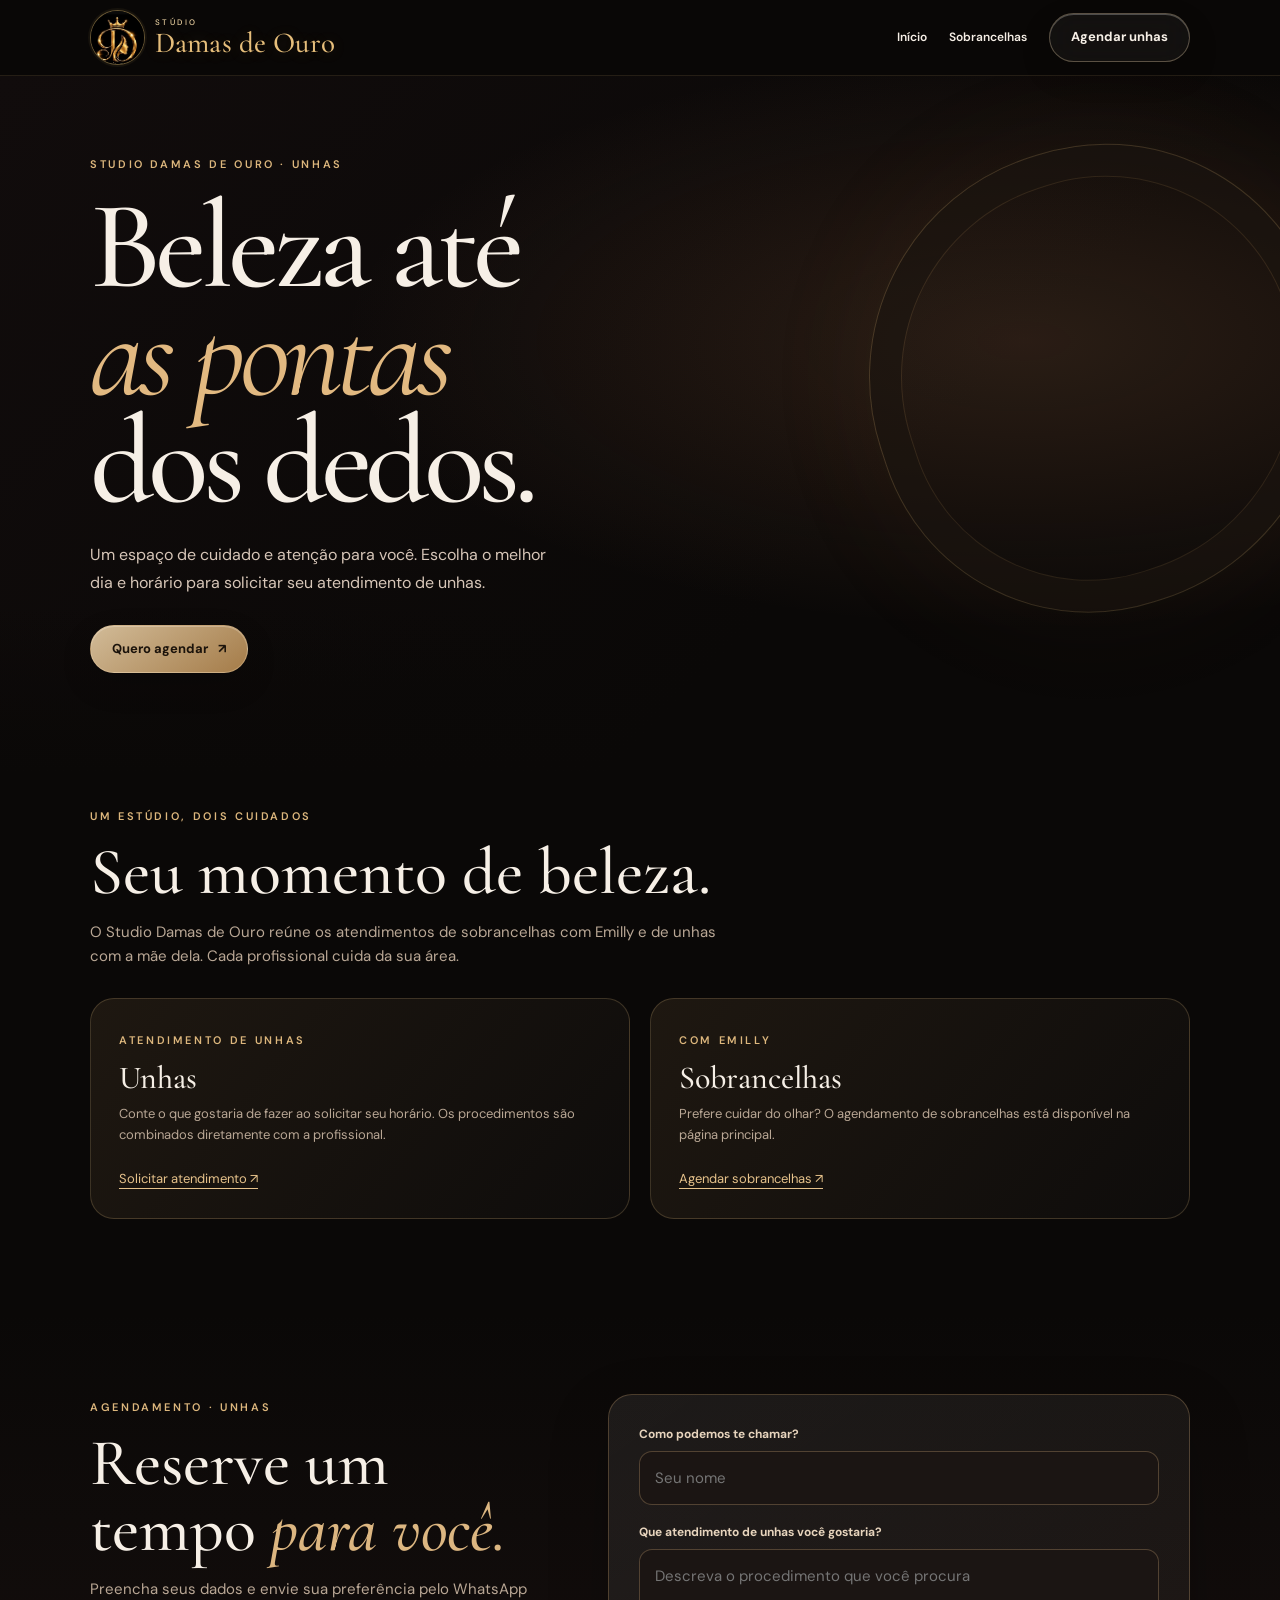
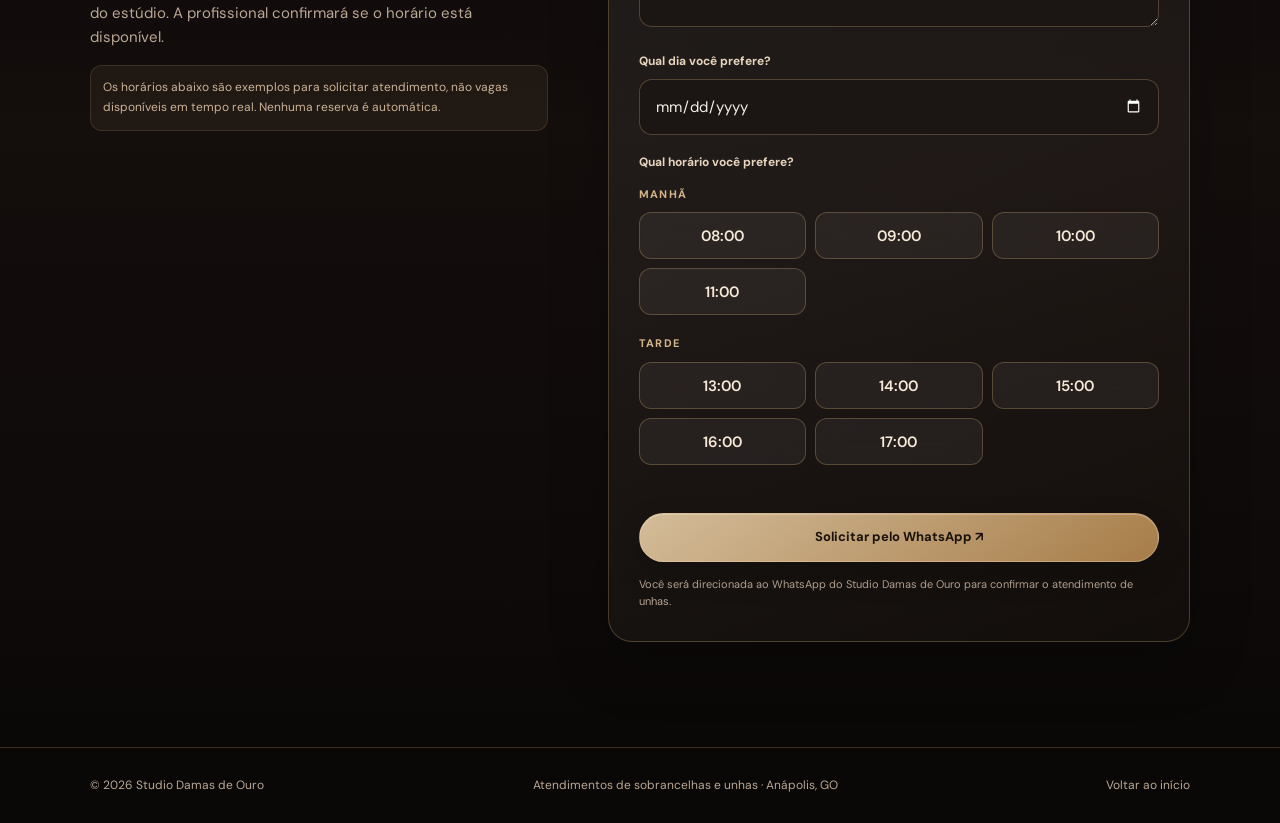
==== unhas.html @ 137a3065 "fix: compartilhar logotipo oficial e identidade do Studio Damas de Ouro na página de unhas" ====
<!doctype html>
<html lang="pt-BR">
<head>
<meta charset="utf-8"><meta name="viewport" content="width=device-width,initial-scale=1,viewport-fit=cover">
<meta name="theme-color" content="#0a0807">
<meta name="description" content="Agende seu atendimento de unhas no Studio Damas de Ouro. Escolha o dia e horário desejados e confirme pelo WhatsApp.">
<title>Unhas | Studio Damas de Ouro</title>
<link rel="preconnect" href="https://fonts.googleapis.com">
<link rel="preconnect" href="https://fonts.gstatic.com" crossorigin>
<link href="https://fonts.googleapis.com/css2?family=DM+Sans:wght@400;500;600;700&family=Cormorant+Garamond:wght@400;500;600;700&display=swap" rel="stylesheet">
<style>
:root{color-scheme:dark;--bg:#0a0807;--gold:#ddb77d;--text:#f6efe6;--muted:#b9a795;--line:rgba(220,183,125,.22)}
*{box-sizing:border-box}html{scroll-behavior:smooth}body{margin:0;background:var(--bg);color:var(--text);font:15px/1.6 'DM Sans',sans-serif;overflow-x:hidden}a{color:inherit;text-decoration:none}button,input,textarea{font:inherit}button{cursor:pointer}
.wrap{width:min(1100px,calc(100% - 40px));margin-inline:auto}.eyebrow{font-size:11px;text-transform:uppercase;letter-spacing:.24em;color:var(--gold);font-weight:600}
.header{position:sticky;top:0;z-index:50;border-bottom:1px solid rgba(220,183,125,.13);background:rgba(10,8,7,.82);backdrop-filter:blur(22px)}
.header .wrap{min-height:75px;display:flex;align-items:center;justify-content:space-between;gap:18px}.mark{display:flex;align-items:center;gap:12px;min-width:0}.seal{width:48px;height:48px;flex:0 0 48px;display:grid;place-items:center;border:1px solid rgba(228,188,118,.45);border-radius:50%;font:italic 31px/1 Georgia,serif;color:#d8ad70;box-shadow:inset 0 0 18px rgba(220,174,106,.09)}.mark-name{display:flex;flex-direction:column;line-height:1.03}.mark-name small{font-size:8px;letter-spacing:.27em;color:#d6b78d}.mark-name strong{font:500 27px/1 'Cormorant Garamond',serif;color:#e8c38b;white-space:nowrap}.navigation{display:flex;gap:22px;align-items:center;font-size:12px;font-weight:600}.navigation a:hover{color:var(--gold)}
.btn{display:inline-flex;align-items:center;justify-content:center;gap:10px;border:1px solid rgba(241,218,177,.32);padding:13px 21px;border-radius:999px;background:linear-gradient(145deg,rgba(243,217,176,.86),rgba(192,144,84,.85));color:#1b130b;font-size:13px;font-weight:700;box-shadow:inset 0 1px rgba(255,255,255,.25),0 12px 30px rgba(0,0,0,.17);backdrop-filter:blur(16px);transition:transform .2s}.btn:hover{transform:translateY(-2px)}.btn.alt{color:var(--text);background:rgba(255,255,255,.045)}.btn:focus-visible,.slot:focus-visible{outline:2px solid #ead0a3;outline-offset:3px}
.hero{min-height:500px;position:relative;isolation:isolate;display:grid;align-items:center;overflow:hidden;background:radial-gradient(ellipse at 80% 38%,rgba(171,112,74,.2),transparent 47%),linear-gradient(135deg,#110c0c,#0a0807 66%)}.hero:before{content:"";position:absolute;right:max(-4vw,-70px);top:10%;width:min(43vw,460px);aspect-ratio:1;border:1px solid rgba(230,188,122,.2);border-radius:51% 49% 53% 47%;transform:rotate(-18deg);box-shadow:inset 0 0 0 31px rgba(11,8,7,.6),inset 0 0 0 32px rgba(227,178,111,.12),0 0 130px rgba(184,125,66,.06);z-index:-1}.hero:after{content:"";position:absolute;bottom:0;left:0;right:0;height:170px;background:linear-gradient(transparent,var(--bg));pointer-events:none}
.hero-content{position:relative;z-index:1;padding:75px 0 100px;max-width:660px}.hero h1{font:500 clamp(66px,10vw,125px)/.86 'Cormorant Garamond',Georgia,serif;letter-spacing:-.045em;margin:18px 0 25px}.hero h1 em{font-weight:400;color:#e2b981}.hero p{max-width:480px;color:#d7c6b8;font-size:16px;line-height:1.75;margin:0 0 28px}
.services{padding:30px 0 95px;position:relative}.services h2,.booking h2{font:500 clamp(40px,5.3vw,66px)/1 'Cormorant Garamond',serif;margin:12px 0 15px}.services p,.booking-intro{color:var(--muted);max-width:650px}.split{display:grid;grid-template-columns:1fr 1fr;gap:20px;margin-top:30px}.service-card{border:1px solid var(--line);border-radius:24px;padding:28px;min-height:188px;background:linear-gradient(130deg,rgba(224,176,113,.095),rgba(255,255,255,.019));transition:border-color .2s,transform .2s}.service-card:hover{transform:translateY(-3px);border-color:rgba(228,188,122,.56)}.service-card h3{font:500 32px/1.1 'Cormorant Garamond',serif;margin:9px 0}.service-card p{font-size:13px;margin:0 0 20px}.service-card a{font-size:13px;color:#e6c28b;text-decoration:underline;text-underline-offset:5px}
.booking{padding:80px 0 105px;background:linear-gradient(180deg,#0a0807,#140e0d 40%,#0a0807)}.booking-layout{display:grid;grid-template-columns:.88fr 1.12fr;gap:60px;align-items:start}.booking-panel{border:1px solid rgba(226,183,123,.26);border-radius:24px;background:linear-gradient(145deg,rgba(255,255,255,.07),rgba(245,184,113,.03));padding:30px;box-shadow:0 22px 60px rgba(0,0,0,.22)}.booking-panel label{display:block;color:#e7d4bd;font-size:12px;font-weight:700;margin:0 0 7px}.field{width:100%;border:1px solid rgba(222,182,128,.28);border-radius:13px;color:var(--text);background:#1b1513;padding:14px 15px;outline:none;min-height:49px}.field:focus{border-color:#d5ab78}.form-group{margin-bottom:18px}.time-grid{display:grid;grid-template-columns:repeat(3,minmax(0,1fr));gap:9px;margin:9px 0 20px}.period{display:block;font-size:11px;font-weight:700;letter-spacing:.13em;color:#d6b589;text-transform:uppercase;margin:14px 0 7px}.slot{border:1px solid rgba(226,183,123,.28);border-radius:12px;min-height:47px;color:#f7ead8;background:rgba(255,255,255,.055);backdrop-filter:blur(12px);font-weight:600;font-variant-numeric:tabular-nums}.slot[aria-pressed="true"]{color:#1b130c;background:linear-gradient(120deg,#d6ab72,#f1d6a9);border-color:#ebc997}.note{font-size:12px;color:#cbb296;line-height:1.65;background:rgba(213,166,106,.07);border:1px solid rgba(213,166,106,.17);padding:12px;border-radius:12px;margin:16px 0 22px}.submit{width:100%}.feedback{font-size:12px;color:#f0b7a5;min-height:20px;margin:8px 0}
.footer{padding:28px 0;border-top:1px solid var(--line);font-size:12px;color:var(--muted)}.footer .wrap{display:flex;justify-content:space-between;gap:12px;flex-wrap:wrap}
@media(max-width:750px){.navigation{gap:13px}.navigation .secondary{display:none}.wrap{width:min(100% - 30px,1100px)}.header .wrap{min-height:66px}.mark-name strong{font-size:23px}.seal{width:42px;height:42px;flex-basis:42px;font-size:27px}.hero{min-height:430px}.hero-content{padding:70px 0 85px}.hero:before{right:-90px;top:8%;width:290px;opacity:.52}.hero h1{font-size:clamp(70px,16vw,104px)}.hero p{font-size:14px}.split,.booking-layout{grid-template-columns:1fr;gap:18px}.booking{padding:55px 0 80px}.booking-panel{padding:20px}.services{padding:15px 0 65px}}
@media(max-width:390px){.mark-name strong{font-size:20px}.navigation .btn{padding:10px 12px}.seal{width:39px;height:39px;flex-basis:39px}}
@media(prefers-reduced-motion:reduce){html{scroll-behavior:auto}.btn,.service-card{transition:none}}
</style>
<style id="same-studio-brand">
/* Marca compartilhada entre as duas páginas, usando exatamente a imagem da página principal. */
.header .mark{display:inline-flex;align-items:center;justify-content:flex-start;gap:10px;min-width:0}
.header .mark .brand-emblem{display:block;position:relative;flex:0 0 55px;width:55px;height:55px;overflow:hidden;border-radius:50%;background:#050505;border:1px solid rgba(220,181,106,.45);box-shadow:0 0 0 2px rgba(220,181,106,.06)}
.header .mark .brand-emblem img{position:absolute;display:block;width:228%;height:auto;max-width:none;min-height:0;left:50%;top:0;transform:translateX(-50%);border:0;filter:none}
.header .mark-name small{font:500 8px/1.4 'DM Sans',sans-serif;letter-spacing:.31em;color:#e8cf9f}
.header .mark-name strong{font:500 clamp(22px,2.4vw,29px)/1.02 'Cormorant Garamond',Georgia,serif;letter-spacing:.005em;color:#e6be7b;text-shadow:0 1px 15px rgba(221,173,91,.17)}
@media(max-width:750px){.header .mark .brand-emblem{flex-basis:47px;width:47px;height:47px}.header .mark{gap:9px}}
@media(max-width:390px){.header .mark .brand-emblem{flex-basis:42px;width:42px;height:42px}.header .mark{gap:7px}.header .mark-name strong{font-size:20px}}
</style></head><body>
<header class="header"><div class="wrap"><a class="mark" href="/" aria-label="Voltar ao início do Studio Damas de Ouro"><span class="brand-emblem" aria-hidden="true"><img src="[data-uri]" alt="Logotipo Studio Damas de Ouro" /></span><span class="mark-name"><small>STÚDIO</small><strong>Damas de Ouro</strong></span></a><nav class="navigation" aria-label="Navegação"><a class="secondary" href="/">Início</a><a class="secondary" href="/#agendamento">Sobrancelhas</a><a class="btn alt" href="#agendamento">Agendar unhas</a></nav></div></header>
<main>
<section class="hero"><div class="wrap"><div class="hero-content"><span class="eyebrow">Studio Damas de Ouro · Unhas</span><h1>Beleza até<br><em>as pontas</em><br>dos dedos.</h1><p>Um espaço de cuidado e atenção para você. Escolha o melhor dia e horário para solicitar seu atendimento de unhas.</p><a class="btn" href="#agendamento">Quero agendar <span aria-hidden="true">↗</span></a></div></div></section>
<section class="services"><div class="wrap"><span class="eyebrow">Um estúdio, dois cuidados</span><h2>Seu momento de beleza.</h2><p>O Studio Damas de Ouro reúne os atendimentos de sobrancelhas com Emilly e de unhas com a mãe dela. Cada profissional cuida da sua área.</p><div class="split"><article class="service-card"><span class="eyebrow">Atendimento de unhas</span><h3>Unhas</h3><p>Conte o que gostaria de fazer ao solicitar seu horário. Os procedimentos são combinados diretamente com a profissional.</p><a href="#agendamento">Solicitar atendimento ↗</a></article><article class="service-card"><span class="eyebrow">Com Emilly</span><h3>Sobrancelhas</h3><p>Prefere cuidar do olhar? O agendamento de sobrancelhas está disponível na página principal.</p><a href="/#agendamento">Agendar sobrancelhas ↗</a></article></div></div></section>
<section class="booking" id="agendamento"><div class="wrap booking-layout"><div><span class="eyebrow">Agendamento · Unhas</span><h2>Reserve um tempo <em style="color:#dcb681">para você.</em></h2><p class="booking-intro">Preencha seus dados e envie sua preferência pelo WhatsApp do estúdio. A profissional confirmará se o horário está disponível.</p><div class="note">Os horários abaixo são exemplos para solicitar atendimento, não vagas disponíveis em tempo real. Nenhuma reserva é automática.</div></div><form class="booking-panel" id="nailForm" novalidate><div class="form-group"><label for="clientName">Como podemos te chamar?</label><input class="field" id="clientName" name="nome" autocomplete="name" maxlength="80" placeholder="Seu nome" required></div><div class="form-group"><label for="procedure">Que atendimento de unhas você gostaria?</label><textarea class="field" id="procedure" name="procedure" rows="2" maxlength="220" placeholder="Descreva o procedimento que você procura" required></textarea></div><div class="form-group"><label for="date">Qual dia você prefere?</label><input class="field" id="date" name="date" type="date" required></div><label>Qual horário você prefere?</label><span class="period">Manhã</span><div class="time-grid"><button class="slot" type="button" data-time="08:00" aria-pressed="false">08:00</button><button class="slot" type="button" data-time="09:00" aria-pressed="false">09:00</button><button class="slot" type="button" data-time="10:00" aria-pressed="false">10:00</button><button class="slot" type="button" data-time="11:00" aria-pressed="false">11:00</button></div><span class="period">Tarde</span><div class="time-grid"><button class="slot" type="button" data-time="13:00" aria-pressed="false">13:00</button><button class="slot" type="button" data-time="14:00" aria-pressed="false">14:00</button><button class="slot" type="button" data-time="15:00" aria-pressed="false">15:00</button><button class="slot" type="button" data-time="16:00" aria-pressed="false">16:00</button><button class="slot" type="button" data-time="17:00" aria-pressed="false">17:00</button></div><div class="feedback" id="feedback" role="status" aria-live="polite"></div><button class="btn submit" type="submit">Solicitar pelo WhatsApp ↗</button><p style="font-size:11px;color:#b8a493;margin:14px 0 0">Você será direcionada ao WhatsApp do Studio Damas de Ouro para confirmar o atendimento de unhas.</p></form></div></section>
</main><footer class="footer"><div class="wrap"><span>© <span id="year"></span> Studio Damas de Ouro</span><span>Atendimentos de sobrancelhas e unhas · Anápolis, GO</span><a href="/">Voltar ao início</a></div></footer>
<script>
document.getElementById('year').textContent=new Date().getFullYear();
const dateInput=document.getElementById('date');const today=new Date();dateInput.min=[today.getFullYear(),String(today.getMonth()+1).padStart(2,'0'),String(today.getDate()).padStart(2,'0')].join('-');
let chosenTime='';document.querySelectorAll('.slot').forEach(button=>button.addEventListener('click',()=>{document.querySelectorAll('.slot').forEach(b=>b.setAttribute('aria-pressed','false'));button.setAttribute('aria-pressed','true');chosenTime=button.dataset.time;document.getElementById('feedback').textContent=''}));
document.getElementById('nailForm').addEventListener('submit',event=>{event.preventDefault();const name=document.getElementById('clientName').value.trim(),procedure=document.getElementById('procedure').value.trim(),date=dateInput.value,feedback=document.getElementById('feedback');if(!name||!procedure||!date||!chosenTime){feedback.textContent='Preencha o nome, o atendimento desejado, a data e escolha um horário.';return}if(date<dateInput.min){feedback.textContent='Escolha uma data válida a partir de hoje.';return}const [y,m,d]=date.split('-');const msg='Olá! Meu nome é '+name+'. Gostaria de solicitar um atendimento de UNHAS no Studio Damas de Ouro (com a profissional responsável pelas unhas).\n\nAtendimento desejado: '+procedure+'\nData desejada: '+d+'/'+m+'/'+y+'\nHorário desejado: '+chosenTime+'\n\nEste horário está disponível? Aguardo confirmação.';window.open('https://wa.me/5562986490797?text='+encodeURIComponent(msg),'_blank','noopener,noreferrer')});
</script></body></html>
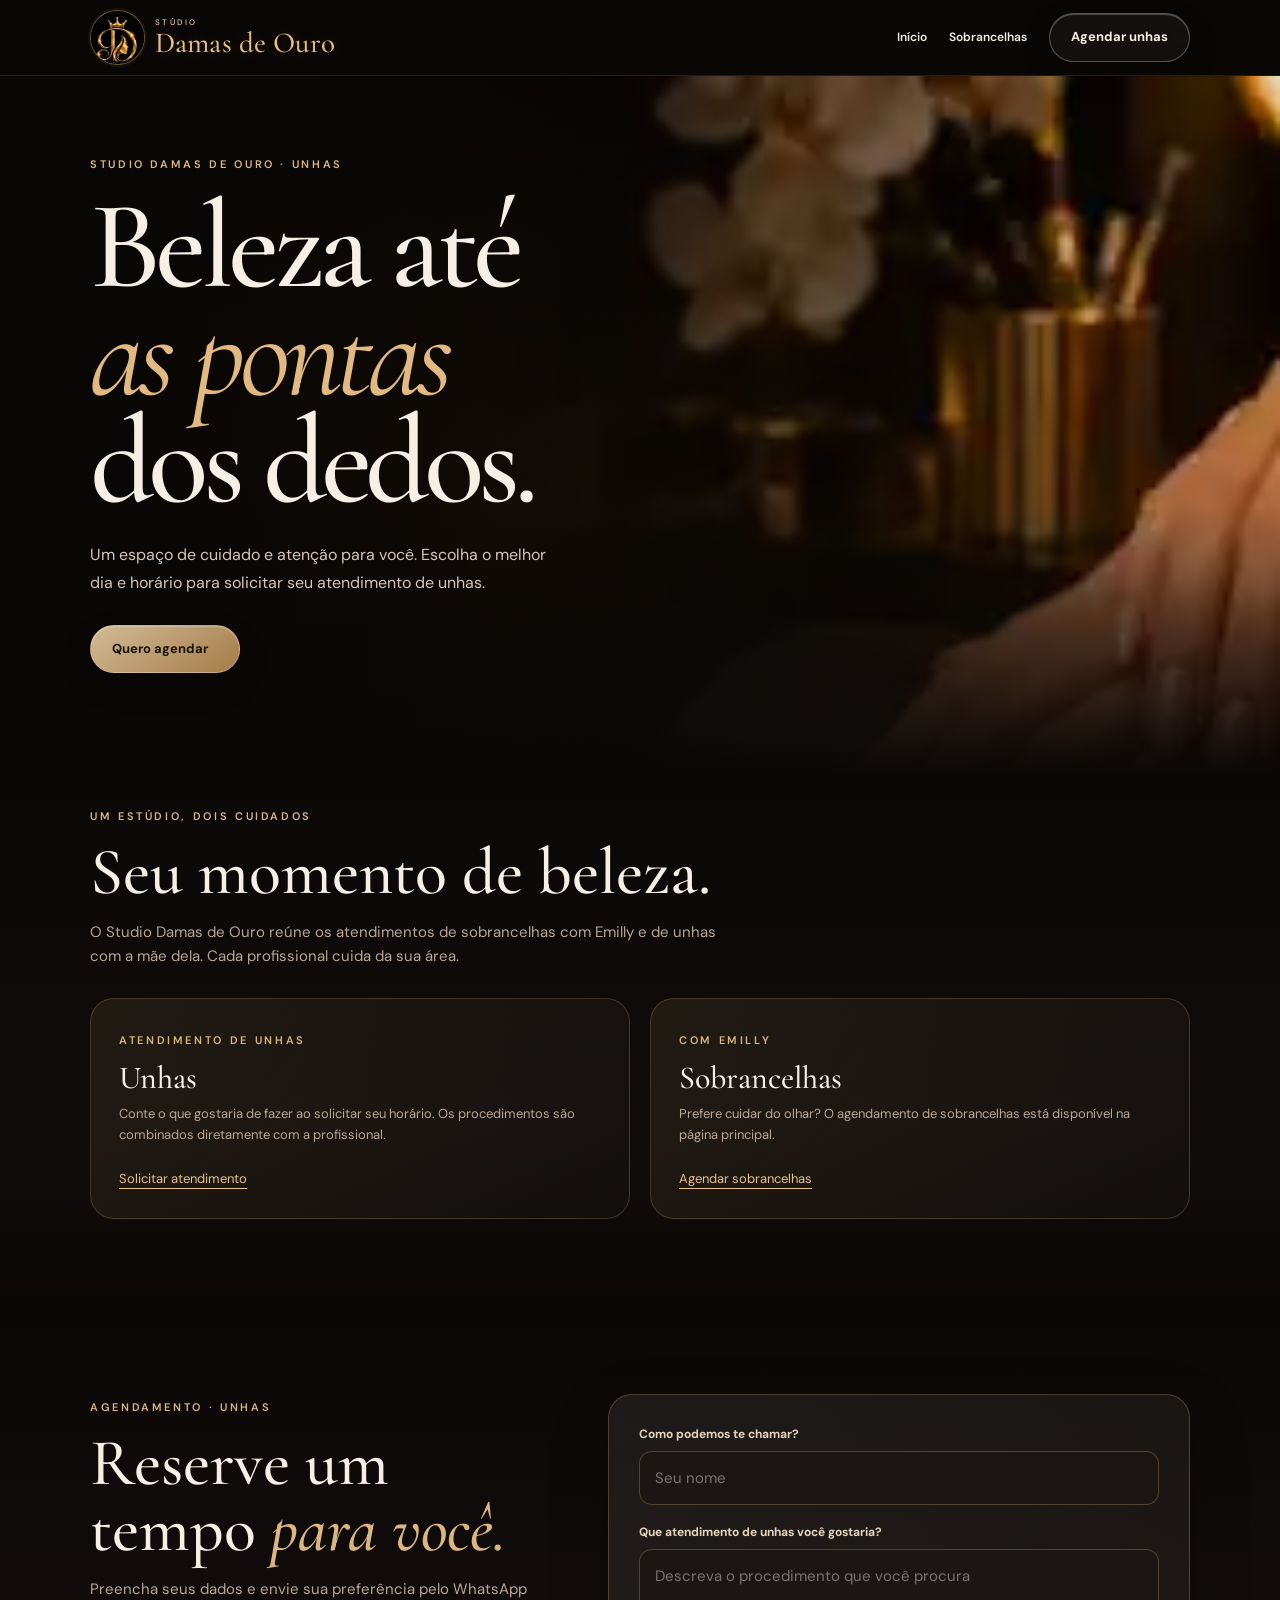
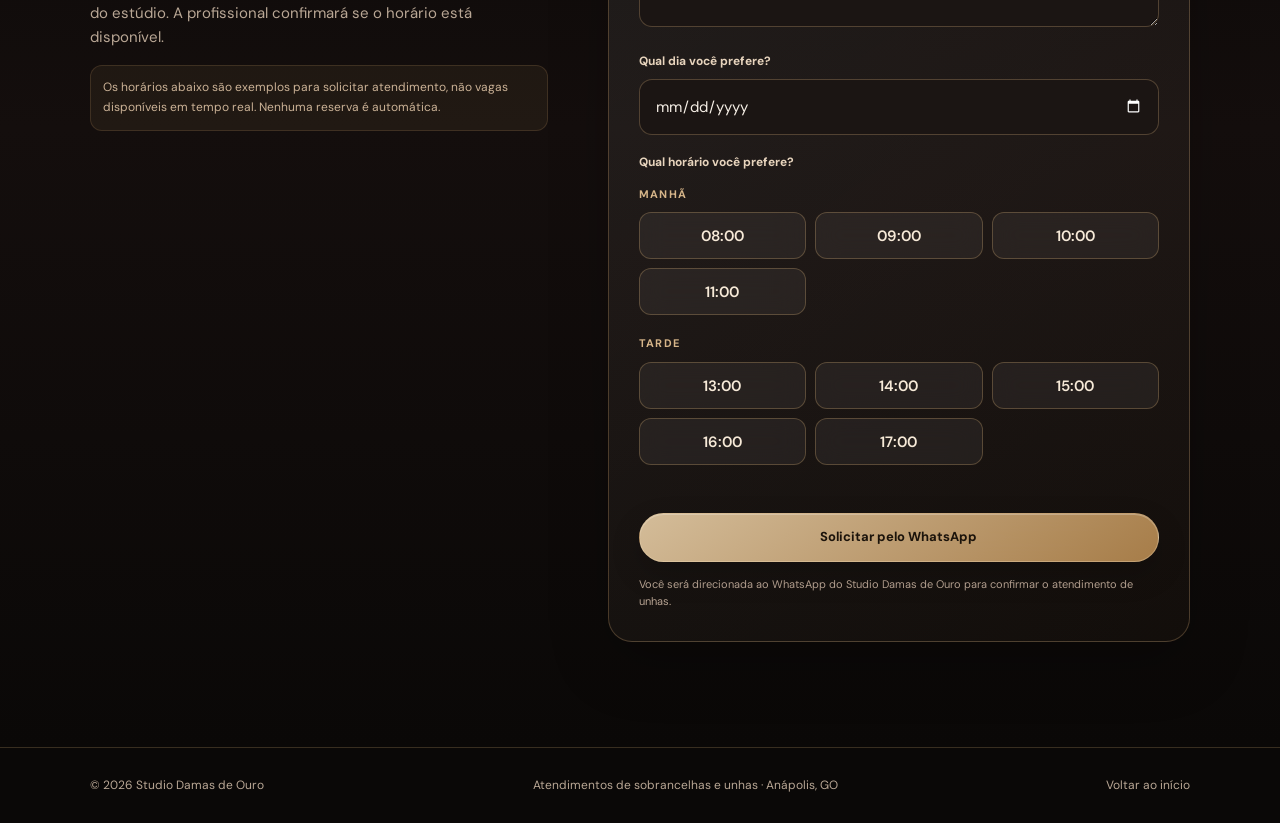
==== commit bf6f973f: "feat: foto de manicure gerada com fade, identidade unificada e WhatsApp exclusivo de unhas" ====
--- a/unhas.html
+++ b/unhas.html
@@ -33,16 +33,23 @@
 .header .mark-name strong{font:500 clamp(22px,2.4vw,29px)/1.02 'Cormorant Garamond',Georgia,serif;letter-spacing:.005em;color:#e6be7b;text-shadow:0 1px 15px rgba(221,173,91,.17)}
 @media(max-width:750px){.header .mark .brand-emblem{flex-basis:47px;width:47px;height:47px}.header .mark{gap:9px}}
 @media(max-width:390px){.header .mark .brand-emblem{flex-basis:42px;width:42px;height:42px}.header .mark{gap:7px}.header .mark-name strong{font-size:20px}}
+</style><style id="nails-generated-cover-v2">
+.hero{min-height:clamp(550px,73vh,780px)!important;position:relative!important;isolation:isolate!important;background:#090706!important;overflow:hidden!important}
+.hero::before{content:""!important;display:block!important;position:absolute!important;inset:0!important;width:auto!important;height:auto!important;right:0!important;top:0!important;transform:none!important;border:0!important;border-radius:0!important;box-shadow:none!important;opacity:1!important;z-index:-2!important;background-image:linear-gradient(90deg,#090706 0%,rgba(9,7,6,.92) 26%,rgba(9,7,6,.39) 65%,rgba(9,7,6,.10) 100%),url("[data-uri]")!important;background-size:cover!important;background-repeat:no-repeat!important;background-position:center center!important}
+.hero::after{content:""!important;position:absolute!important;inset:auto 0 -2px 0!important;height:clamp(175px,30vh,340px)!important;background:linear-gradient(to bottom,rgba(10,8,7,0),rgba(10,8,7,.58) 47%,#0a0807 100%)!important;z-index:0!important;pointer-events:none!important}
+.hero-content{position:relative!important;z-index:1!important}
+.services{background:linear-gradient(#0a0807,#100c0b 65%,#0a0807)!important}
+@media(max-width:750px){.hero::before{background-image:linear-gradient(90deg,rgba(9,7,6,.92) 0%,rgba(9,7,6,.72) 48%,rgba(9,7,6,.2) 100%),url("[data-uri]")!important;background-position:58% center!important}.hero{min-height:550px!important}}
 </style></head><body>
 <header class="header"><div class="wrap"><a class="mark" href="/" aria-label="Voltar ao início do Studio Damas de Ouro"><span class="brand-emblem" aria-hidden="true"><img src="[data-uri]" alt="Logotipo Studio Damas de Ouro" /></span><span class="mark-name"><small>STÚDIO</small><strong>Damas de Ouro</strong></span></a><nav class="navigation" aria-label="Navegação"><a class="secondary" href="/">Início</a><a class="secondary" href="/#agendamento">Sobrancelhas</a><a class="btn alt" href="#agendamento">Agendar unhas</a></nav></div></header>
 <main>
-<section class="hero"><div class="wrap"><div class="hero-content"><span class="eyebrow">Studio Damas de Ouro · Unhas</span><h1>Beleza até<br><em>as pontas</em><br>dos dedos.</h1><p>Um espaço de cuidado e atenção para você. Escolha o melhor dia e horário para solicitar seu atendimento de unhas.</p><a class="btn" href="#agendamento">Quero agendar <span aria-hidden="true">↗</span></a></div></div></section>
-<section class="services"><div class="wrap"><span class="eyebrow">Um estúdio, dois cuidados</span><h2>Seu momento de beleza.</h2><p>O Studio Damas de Ouro reúne os atendimentos de sobrancelhas com Emilly e de unhas com a mãe dela. Cada profissional cuida da sua área.</p><div class="split"><article class="service-card"><span class="eyebrow">Atendimento de unhas</span><h3>Unhas</h3><p>Conte o que gostaria de fazer ao solicitar seu horário. Os procedimentos são combinados diretamente com a profissional.</p><a href="#agendamento">Solicitar atendimento ↗</a></article><article class="service-card"><span class="eyebrow">Com Emilly</span><h3>Sobrancelhas</h3><p>Prefere cuidar do olhar? O agendamento de sobrancelhas está disponível na página principal.</p><a href="/#agendamento">Agendar sobrancelhas ↗</a></article></div></div></section>
-<section class="booking" id="agendamento"><div class="wrap booking-layout"><div><span class="eyebrow">Agendamento · Unhas</span><h2>Reserve um tempo <em style="color:#dcb681">para você.</em></h2><p class="booking-intro">Preencha seus dados e envie sua preferência pelo WhatsApp do estúdio. A profissional confirmará se o horário está disponível.</p><div class="note">Os horários abaixo são exemplos para solicitar atendimento, não vagas disponíveis em tempo real. Nenhuma reserva é automática.</div></div><form class="booking-panel" id="nailForm" novalidate><div class="form-group"><label for="clientName">Como podemos te chamar?</label><input class="field" id="clientName" name="nome" autocomplete="name" maxlength="80" placeholder="Seu nome" required></div><div class="form-group"><label for="procedure">Que atendimento de unhas você gostaria?</label><textarea class="field" id="procedure" name="procedure" rows="2" maxlength="220" placeholder="Descreva o procedimento que você procura" required></textarea></div><div class="form-group"><label for="date">Qual dia você prefere?</label><input class="field" id="date" name="date" type="date" required></div><label>Qual horário você prefere?</label><span class="period">Manhã</span><div class="time-grid"><button class="slot" type="button" data-time="08:00" aria-pressed="false">08:00</button><button class="slot" type="button" data-time="09:00" aria-pressed="false">09:00</button><button class="slot" type="button" data-time="10:00" aria-pressed="false">10:00</button><button class="slot" type="button" data-time="11:00" aria-pressed="false">11:00</button></div><span class="period">Tarde</span><div class="time-grid"><button class="slot" type="button" data-time="13:00" aria-pressed="false">13:00</button><button class="slot" type="button" data-time="14:00" aria-pressed="false">14:00</button><button class="slot" type="button" data-time="15:00" aria-pressed="false">15:00</button><button class="slot" type="button" data-time="16:00" aria-pressed="false">16:00</button><button class="slot" type="button" data-time="17:00" aria-pressed="false">17:00</button></div><div class="feedback" id="feedback" role="status" aria-live="polite"></div><button class="btn submit" type="submit">Solicitar pelo WhatsApp ↗</button><p style="font-size:11px;color:#b8a493;margin:14px 0 0">Você será direcionada ao WhatsApp do Studio Damas de Ouro para confirmar o atendimento de unhas.</p></form></div></section>
+<section class="hero"><div class="wrap"><div class="hero-content"><span class="eyebrow">Studio Damas de Ouro · Unhas</span><h1>Beleza até<br><em>as pontas</em><br>dos dedos.</h1><p>Um espaço de cuidado e atenção para você. Escolha o melhor dia e horário para solicitar seu atendimento de unhas.</p><a class="btn" href="#agendamento">Quero agendar <span aria-hidden="true"></span></a></div></div></section>
+<section class="services"><div class="wrap"><span class="eyebrow">Um estúdio, dois cuidados</span><h2>Seu momento de beleza.</h2><p>O Studio Damas de Ouro reúne os atendimentos de sobrancelhas com Emilly e de unhas com a mãe dela. Cada profissional cuida da sua área.</p><div class="split"><article class="service-card"><span class="eyebrow">Atendimento de unhas</span><h3>Unhas</h3><p>Conte o que gostaria de fazer ao solicitar seu horário. Os procedimentos são combinados diretamente com a profissional.</p><a href="#agendamento">Solicitar atendimento </a></article><article class="service-card"><span class="eyebrow">Com Emilly</span><h3>Sobrancelhas</h3><p>Prefere cuidar do olhar? O agendamento de sobrancelhas está disponível na página principal.</p><a href="/#agendamento">Agendar sobrancelhas </a></article></div></div></section>
+<section class="booking" id="agendamento"><div class="wrap booking-layout"><div><span class="eyebrow">Agendamento · Unhas</span><h2>Reserve um tempo <em style="color:#dcb681">para você.</em></h2><p class="booking-intro">Preencha seus dados e envie sua preferência pelo WhatsApp do estúdio. A profissional confirmará se o horário está disponível.</p><div class="note">Os horários abaixo são exemplos para solicitar atendimento, não vagas disponíveis em tempo real. Nenhuma reserva é automática.</div></div><form class="booking-panel" id="nailForm" novalidate><div class="form-group"><label for="clientName">Como podemos te chamar?</label><input class="field" id="clientName" name="nome" autocomplete="name" maxlength="80" placeholder="Seu nome" required></div><div class="form-group"><label for="procedure">Que atendimento de unhas você gostaria?</label><textarea class="field" id="procedure" name="procedure" rows="2" maxlength="220" placeholder="Descreva o procedimento que você procura" required></textarea></div><div class="form-group"><label for="date">Qual dia você prefere?</label><input class="field" id="date" name="date" type="date" required></div><label>Qual horário você prefere?</label><span class="period">Manhã</span><div class="time-grid"><button class="slot" type="button" data-time="08:00" aria-pressed="false">08:00</button><button class="slot" type="button" data-time="09:00" aria-pressed="false">09:00</button><button class="slot" type="button" data-time="10:00" aria-pressed="false">10:00</button><button class="slot" type="button" data-time="11:00" aria-pressed="false">11:00</button></div><span class="period">Tarde</span><div class="time-grid"><button class="slot" type="button" data-time="13:00" aria-pressed="false">13:00</button><button class="slot" type="button" data-time="14:00" aria-pressed="false">14:00</button><button class="slot" type="button" data-time="15:00" aria-pressed="false">15:00</button><button class="slot" type="button" data-time="16:00" aria-pressed="false">16:00</button><button class="slot" type="button" data-time="17:00" aria-pressed="false">17:00</button></div><div class="feedback" id="feedback" role="status" aria-live="polite"></div><button class="btn submit" type="submit">Solicitar pelo WhatsApp </button><p style="font-size:11px;color:#b8a493;margin:14px 0 0">Você será direcionada ao WhatsApp do Studio Damas de Ouro para confirmar o atendimento de unhas.</p></form></div></section>
 </main><footer class="footer"><div class="wrap"><span>© <span id="year"></span> Studio Damas de Ouro</span><span>Atendimentos de sobrancelhas e unhas · Anápolis, GO</span><a href="/">Voltar ao início</a></div></footer>
 <script>
 document.getElementById('year').textContent=new Date().getFullYear();
 const dateInput=document.getElementById('date');const today=new Date();dateInput.min=[today.getFullYear(),String(today.getMonth()+1).padStart(2,'0'),String(today.getDate()).padStart(2,'0')].join('-');
 let chosenTime='';document.querySelectorAll('.slot').forEach(button=>button.addEventListener('click',()=>{document.querySelectorAll('.slot').forEach(b=>b.setAttribute('aria-pressed','false'));button.setAttribute('aria-pressed','true');chosenTime=button.dataset.time;document.getElementById('feedback').textContent=''}));
-document.getElementById('nailForm').addEventListener('submit',event=>{event.preventDefault();const name=document.getElementById('clientName').value.trim(),procedure=document.getElementById('procedure').value.trim(),date=dateInput.value,feedback=document.getElementById('feedback');if(!name||!procedure||!date||!chosenTime){feedback.textContent='Preencha o nome, o atendimento desejado, a data e escolha um horário.';return}if(date<dateInput.min){feedback.textContent='Escolha uma data válida a partir de hoje.';return}const [y,m,d]=date.split('-');const msg='Olá! Meu nome é '+name+'. Gostaria de solicitar um atendimento de UNHAS no Studio Damas de Ouro (com a profissional responsável pelas unhas).\n\nAtendimento desejado: '+procedure+'\nData desejada: '+d+'/'+m+'/'+y+'\nHorário desejado: '+chosenTime+'\n\nEste horário está disponível? Aguardo confirmação.';window.open('https://wa.me/5562986490797?text='+encodeURIComponent(msg),'_blank','noopener,noreferrer')});
+document.getElementById('nailForm').addEventListener('submit',event=>{event.preventDefault();const name=document.getElementById('clientName').value.trim(),procedure=document.getElementById('procedure').value.trim(),date=dateInput.value,feedback=document.getElementById('feedback');if(!name||!procedure||!date||!chosenTime){feedback.textContent='Preencha o nome, o atendimento desejado, a data e escolha um horário.';return}if(date<dateInput.min){feedback.textContent='Escolha uma data válida a partir de hoje.';return}const [y,m,d]=date.split('-');const msg='Olá! Meu nome é '+name+'. Gostaria de solicitar um atendimento de UNHAS no Studio Damas de Ouro (com a profissional responsável pelas unhas).\n\nAtendimento desejado: '+procedure+'\nData desejada: '+d+'/'+m+'/'+y+'\nHorário desejado: '+chosenTime+'\n\nEste horário está disponível? Aguardo confirmação.';window.open('https://wa.me/5562984552295?text='+encodeURIComponent(msg),'_blank','noopener,noreferrer')});
 </script></body></html>
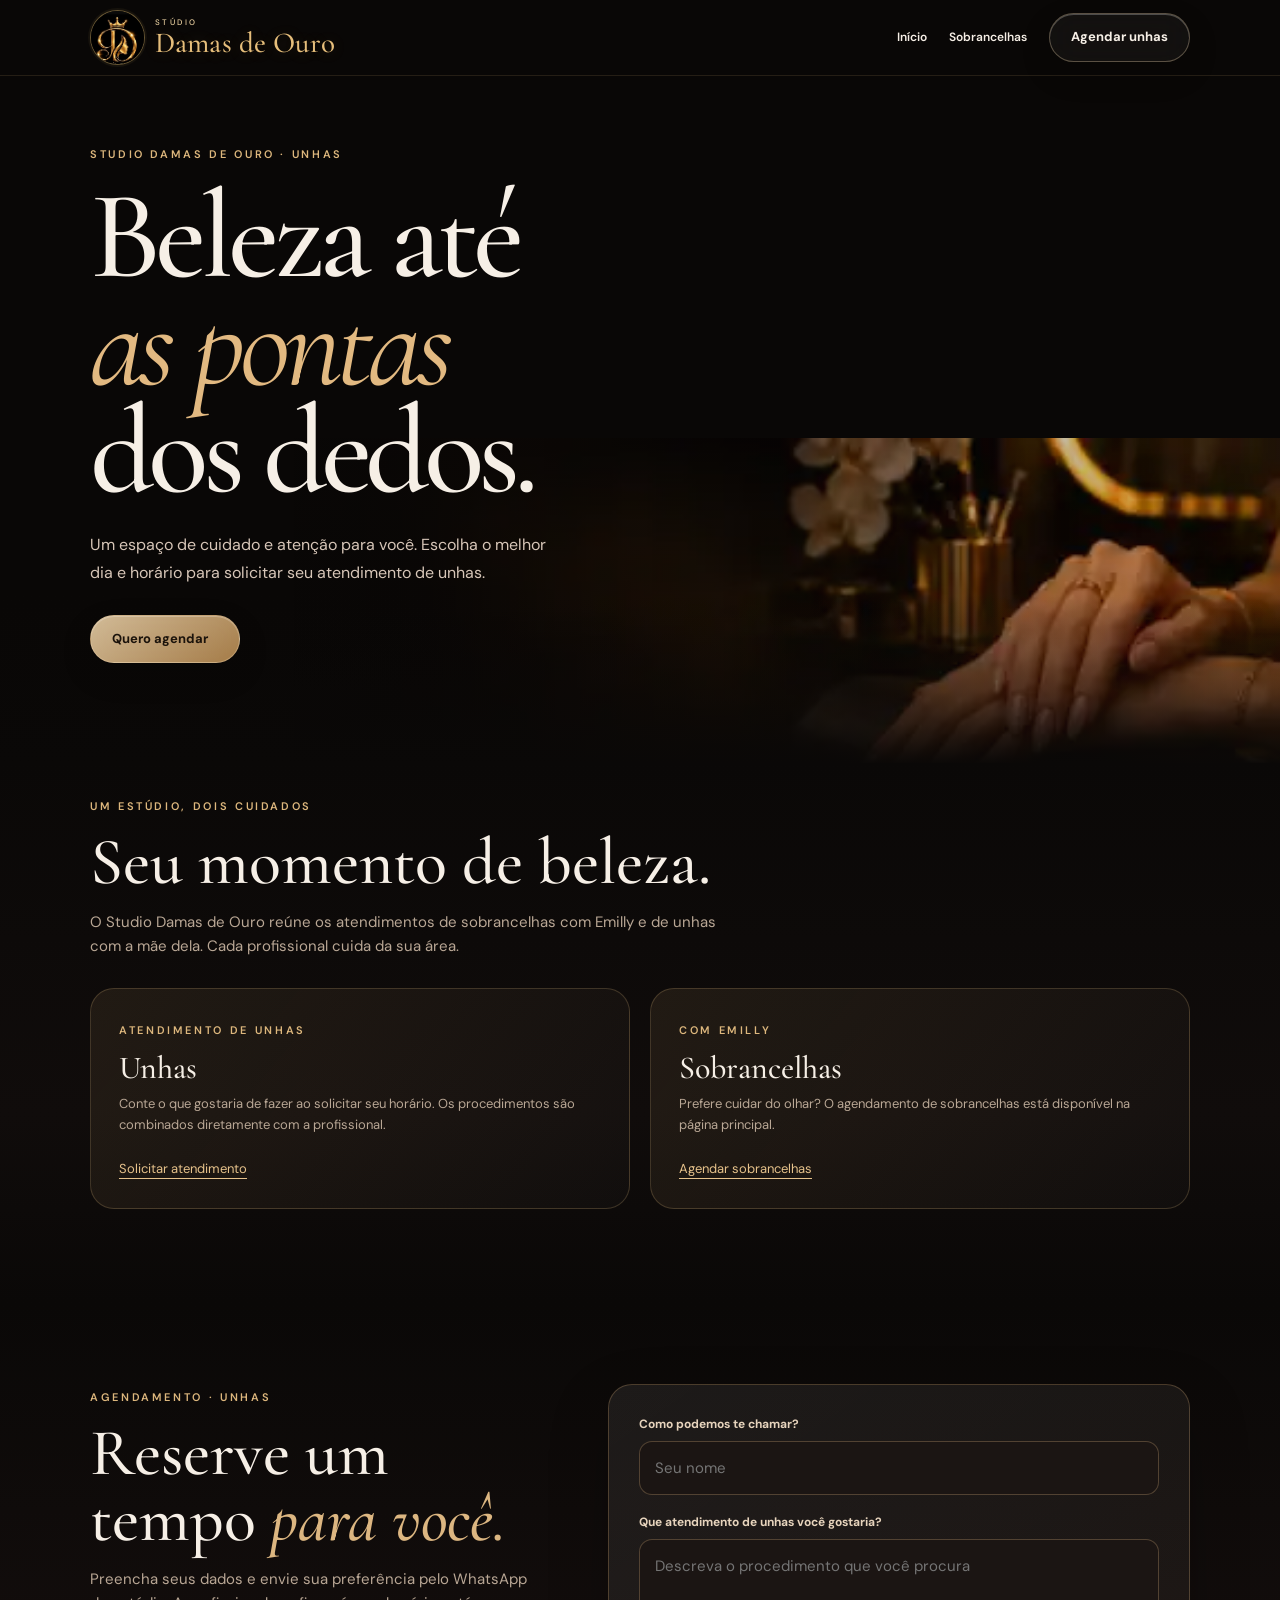
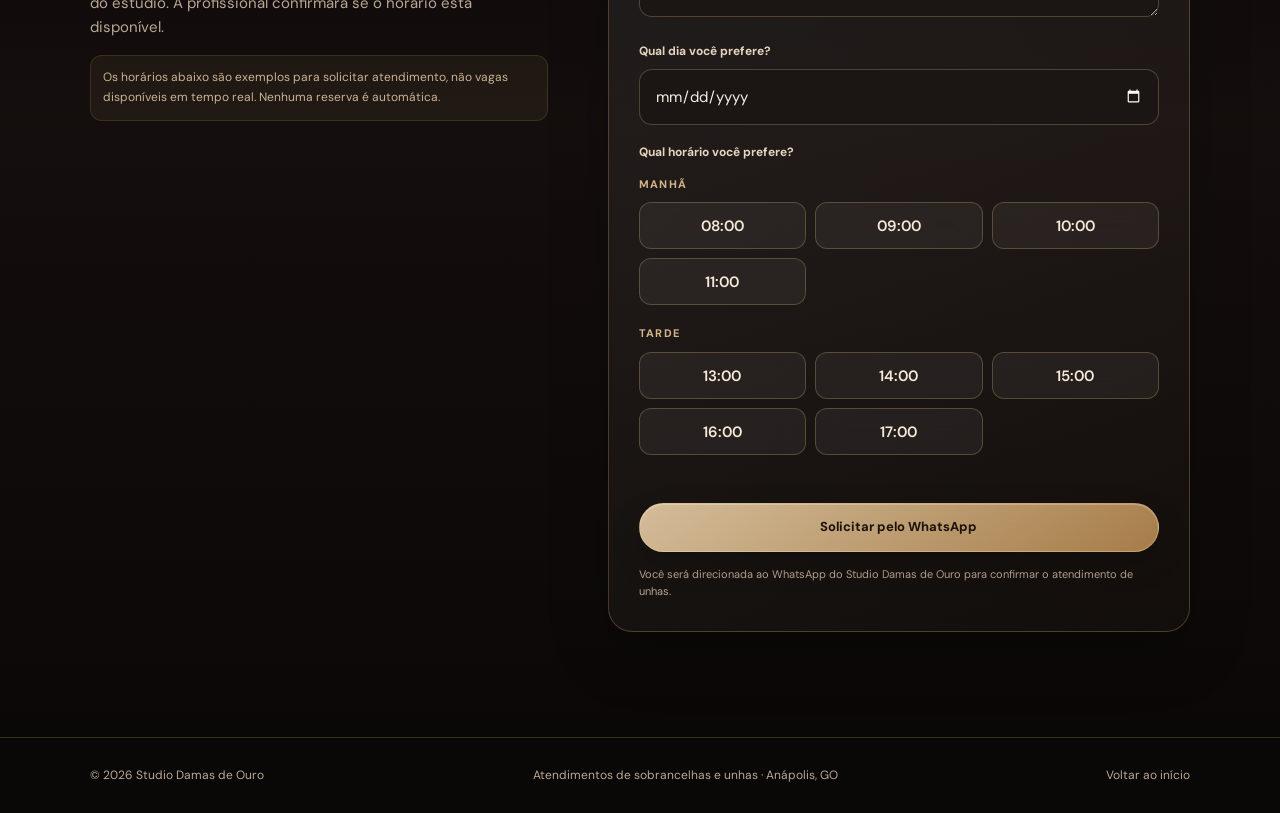
==== commit 99a920bd: "fix: reduzir zoom da imagem de unhas e preservar nitidez com fade suave" ====
--- a/unhas.html
+++ b/unhas.html
@@ -40,6 +40,32 @@
 .hero-content{position:relative!important;z-index:1!important}
 .services{background:linear-gradient(#0a0807,#100c0b 65%,#0a0807)!important}
 @media(max-width:750px){.hero::before{background-image:linear-gradient(90deg,rgba(9,7,6,.92) 0%,rgba(9,7,6,.72) 48%,rgba(9,7,6,.2) 100%),url("[data-uri]")!important;background-position:58% center!important}.hero{min-height:550px!important}}
+</style><style id="nails-image-sizing-fix">
+/* Imagem em escala controlada: preserva proporções e evita ampliar até cobrir o hero inteiro. */
+.hero{min-height:clamp(510px,67vh,660px)!important;background:#090706!important}
+.hero::before{
+  background-size:100% 100%,min(77vw,1080px) auto!important;
+  background-position:center center,right center!important;
+  background-repeat:no-repeat!important;
+  filter:none!important;
+  transform:none!important;
+}
+.hero::after{
+  height:clamp(110px,19vh,205px)!important;
+  background:linear-gradient(to bottom,rgba(10,8,7,0) 0%,rgba(10,8,7,.5) 57%,#0a0807 100%)!important;
+}
+.hero-content{padding:65px 0 100px!important}
+@media(min-width:1500px){.hero::before{background-size:100% 100%,1120px auto!important}}
+@media(max-width:750px){
+ .hero{min-height:530px!important}
+ .hero::before{
+  background-size:100% 100%,min(135vw,640px) auto!important;
+  background-position:center center,72% 28%!important;
+  opacity:.82!important;
+ }
+ .hero::after{height:135px!important}
+ .hero-content{padding:58px 0 95px!important}
+}
 </style></head><body>
 <header class="header"><div class="wrap"><a class="mark" href="/" aria-label="Voltar ao início do Studio Damas de Ouro"><span class="brand-emblem" aria-hidden="true"><img src="[data-uri]" alt="Logotipo Studio Damas de Ouro" /></span><span class="mark-name"><small>STÚDIO</small><strong>Damas de Ouro</strong></span></a><nav class="navigation" aria-label="Navegação"><a class="secondary" href="/">Início</a><a class="secondary" href="/#agendamento">Sobrancelhas</a><a class="btn alt" href="#agendamento">Agendar unhas</a></nav></div></header>
 <main>
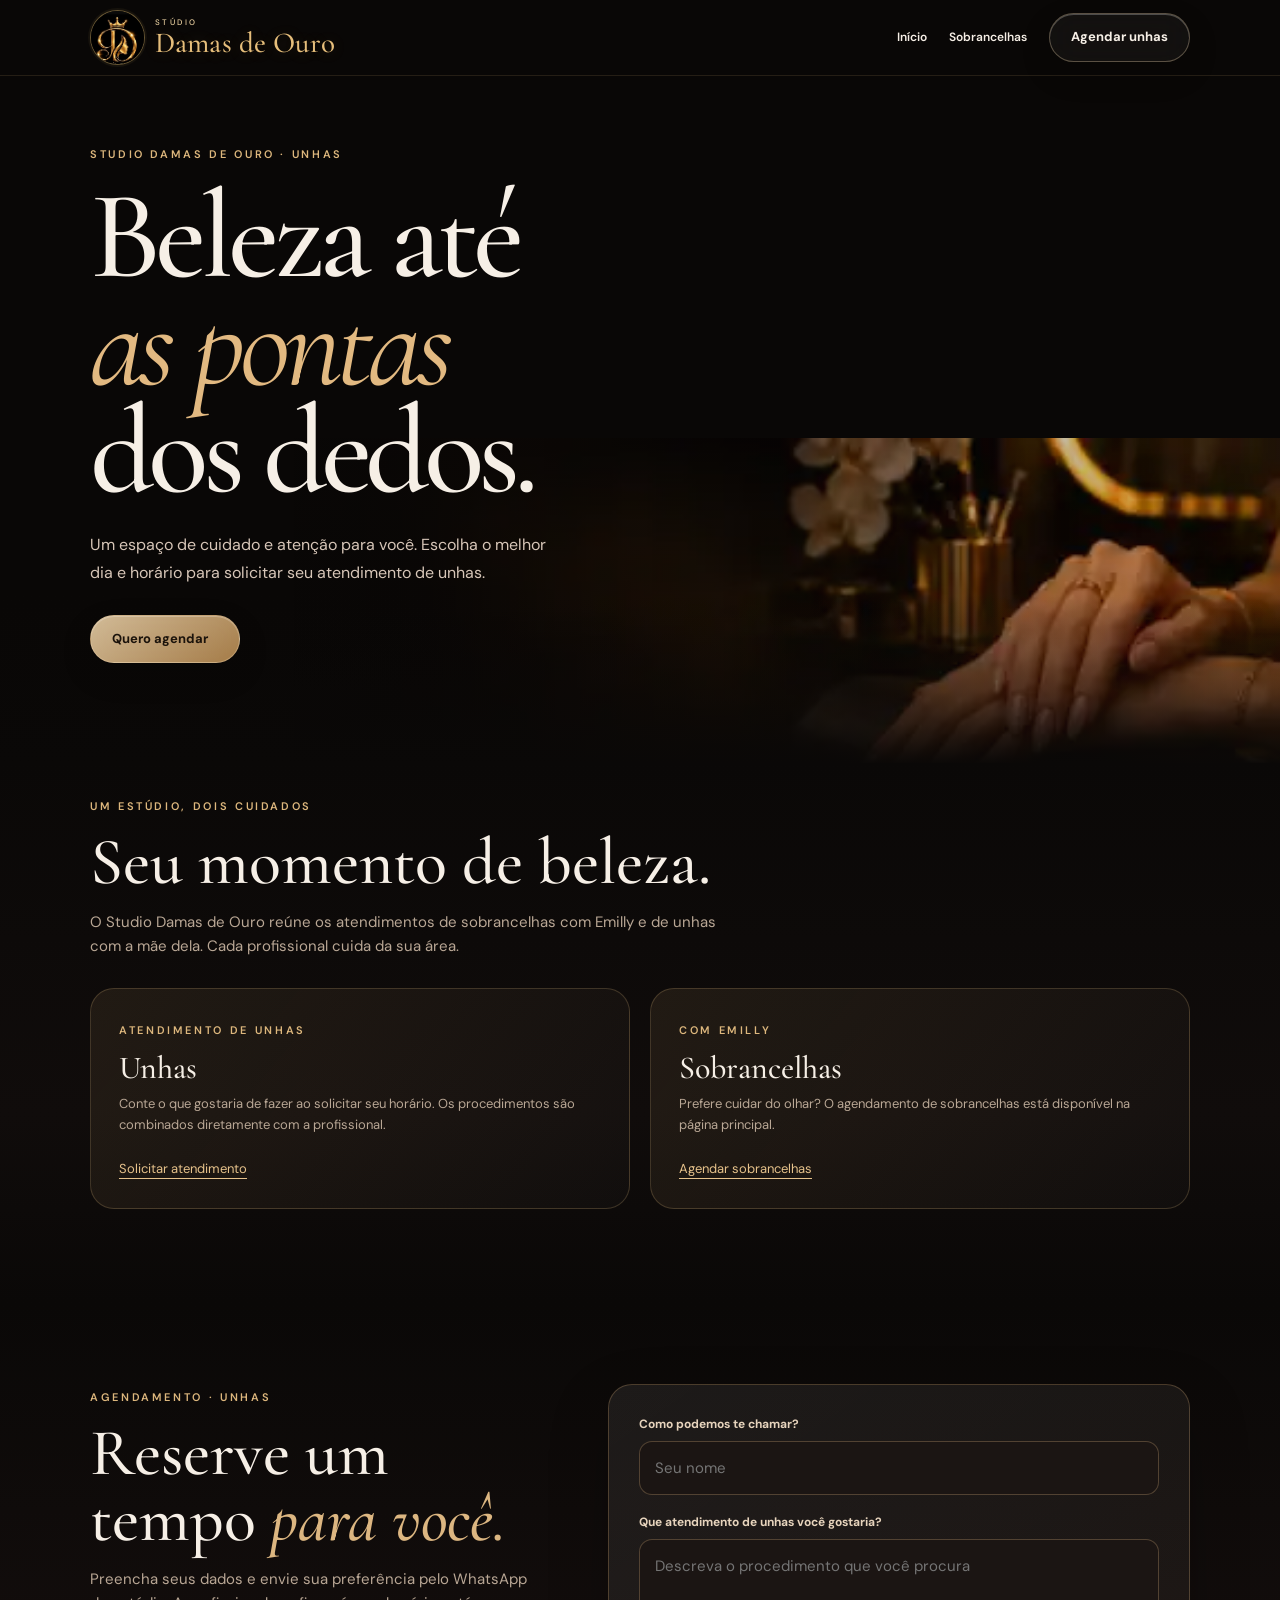
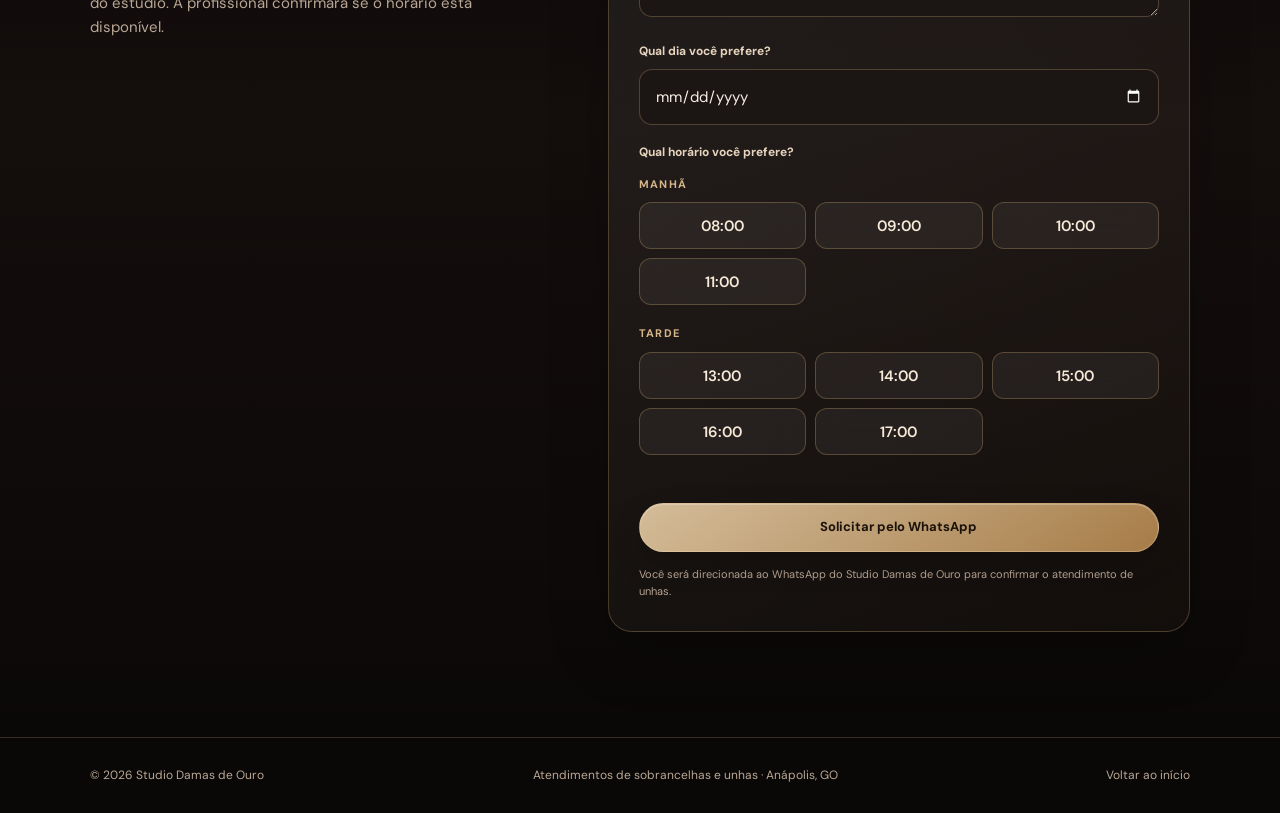
==== commit d863c5cb: "chore: remover aviso de horários provisórios da página de unhas" ====
--- a/unhas.html
+++ b/unhas.html
@@ -71,7 +71,7 @@
 <main>
 <section class="hero"><div class="wrap"><div class="hero-content"><span class="eyebrow">Studio Damas de Ouro · Unhas</span><h1>Beleza até<br><em>as pontas</em><br>dos dedos.</h1><p>Um espaço de cuidado e atenção para você. Escolha o melhor dia e horário para solicitar seu atendimento de unhas.</p><a class="btn" href="#agendamento">Quero agendar <span aria-hidden="true"></span></a></div></div></section>
 <section class="services"><div class="wrap"><span class="eyebrow">Um estúdio, dois cuidados</span><h2>Seu momento de beleza.</h2><p>O Studio Damas de Ouro reúne os atendimentos de sobrancelhas com Emilly e de unhas com a mãe dela. Cada profissional cuida da sua área.</p><div class="split"><article class="service-card"><span class="eyebrow">Atendimento de unhas</span><h3>Unhas</h3><p>Conte o que gostaria de fazer ao solicitar seu horário. Os procedimentos são combinados diretamente com a profissional.</p><a href="#agendamento">Solicitar atendimento </a></article><article class="service-card"><span class="eyebrow">Com Emilly</span><h3>Sobrancelhas</h3><p>Prefere cuidar do olhar? O agendamento de sobrancelhas está disponível na página principal.</p><a href="/#agendamento">Agendar sobrancelhas </a></article></div></div></section>
-<section class="booking" id="agendamento"><div class="wrap booking-layout"><div><span class="eyebrow">Agendamento · Unhas</span><h2>Reserve um tempo <em style="color:#dcb681">para você.</em></h2><p class="booking-intro">Preencha seus dados e envie sua preferência pelo WhatsApp do estúdio. A profissional confirmará se o horário está disponível.</p><div class="note">Os horários abaixo são exemplos para solicitar atendimento, não vagas disponíveis em tempo real. Nenhuma reserva é automática.</div></div><form class="booking-panel" id="nailForm" novalidate><div class="form-group"><label for="clientName">Como podemos te chamar?</label><input class="field" id="clientName" name="nome" autocomplete="name" maxlength="80" placeholder="Seu nome" required></div><div class="form-group"><label for="procedure">Que atendimento de unhas você gostaria?</label><textarea class="field" id="procedure" name="procedure" rows="2" maxlength="220" placeholder="Descreva o procedimento que você procura" required></textarea></div><div class="form-group"><label for="date">Qual dia você prefere?</label><input class="field" id="date" name="date" type="date" required></div><label>Qual horário você prefere?</label><span class="period">Manhã</span><div class="time-grid"><button class="slot" type="button" data-time="08:00" aria-pressed="false">08:00</button><button class="slot" type="button" data-time="09:00" aria-pressed="false">09:00</button><button class="slot" type="button" data-time="10:00" aria-pressed="false">10:00</button><button class="slot" type="button" data-time="11:00" aria-pressed="false">11:00</button></div><span class="period">Tarde</span><div class="time-grid"><button class="slot" type="button" data-time="13:00" aria-pressed="false">13:00</button><button class="slot" type="button" data-time="14:00" aria-pressed="false">14:00</button><button class="slot" type="button" data-time="15:00" aria-pressed="false">15:00</button><button class="slot" type="button" data-time="16:00" aria-pressed="false">16:00</button><button class="slot" type="button" data-time="17:00" aria-pressed="false">17:00</button></div><div class="feedback" id="feedback" role="status" aria-live="polite"></div><button class="btn submit" type="submit">Solicitar pelo WhatsApp </button><p style="font-size:11px;color:#b8a493;margin:14px 0 0">Você será direcionada ao WhatsApp do Studio Damas de Ouro para confirmar o atendimento de unhas.</p></form></div></section>
+<section class="booking" id="agendamento"><div class="wrap booking-layout"><div><span class="eyebrow">Agendamento · Unhas</span><h2>Reserve um tempo <em style="color:#dcb681">para você.</em></h2><p class="booking-intro">Preencha seus dados e envie sua preferência pelo WhatsApp do estúdio. A profissional confirmará se o horário está disponível.</p></div><form class="booking-panel" id="nailForm" novalidate><div class="form-group"><label for="clientName">Como podemos te chamar?</label><input class="field" id="clientName" name="nome" autocomplete="name" maxlength="80" placeholder="Seu nome" required></div><div class="form-group"><label for="procedure">Que atendimento de unhas você gostaria?</label><textarea class="field" id="procedure" name="procedure" rows="2" maxlength="220" placeholder="Descreva o procedimento que você procura" required></textarea></div><div class="form-group"><label for="date">Qual dia você prefere?</label><input class="field" id="date" name="date" type="date" required></div><label>Qual horário você prefere?</label><span class="period">Manhã</span><div class="time-grid"><button class="slot" type="button" data-time="08:00" aria-pressed="false">08:00</button><button class="slot" type="button" data-time="09:00" aria-pressed="false">09:00</button><button class="slot" type="button" data-time="10:00" aria-pressed="false">10:00</button><button class="slot" type="button" data-time="11:00" aria-pressed="false">11:00</button></div><span class="period">Tarde</span><div class="time-grid"><button class="slot" type="button" data-time="13:00" aria-pressed="false">13:00</button><button class="slot" type="button" data-time="14:00" aria-pressed="false">14:00</button><button class="slot" type="button" data-time="15:00" aria-pressed="false">15:00</button><button class="slot" type="button" data-time="16:00" aria-pressed="false">16:00</button><button class="slot" type="button" data-time="17:00" aria-pressed="false">17:00</button></div><div class="feedback" id="feedback" role="status" aria-live="polite"></div><button class="btn submit" type="submit">Solicitar pelo WhatsApp </button><p style="font-size:11px;color:#b8a493;margin:14px 0 0">Você será direcionada ao WhatsApp do Studio Damas de Ouro para confirmar o atendimento de unhas.</p></form></div></section>
 </main><footer class="footer"><div class="wrap"><span>© <span id="year"></span> Studio Damas de Ouro</span><span>Atendimentos de sobrancelhas e unhas · Anápolis, GO</span><a href="/">Voltar ao início</a></div></footer>
 <script>
 document.getElementById('year').textContent=new Date().getFullYear();
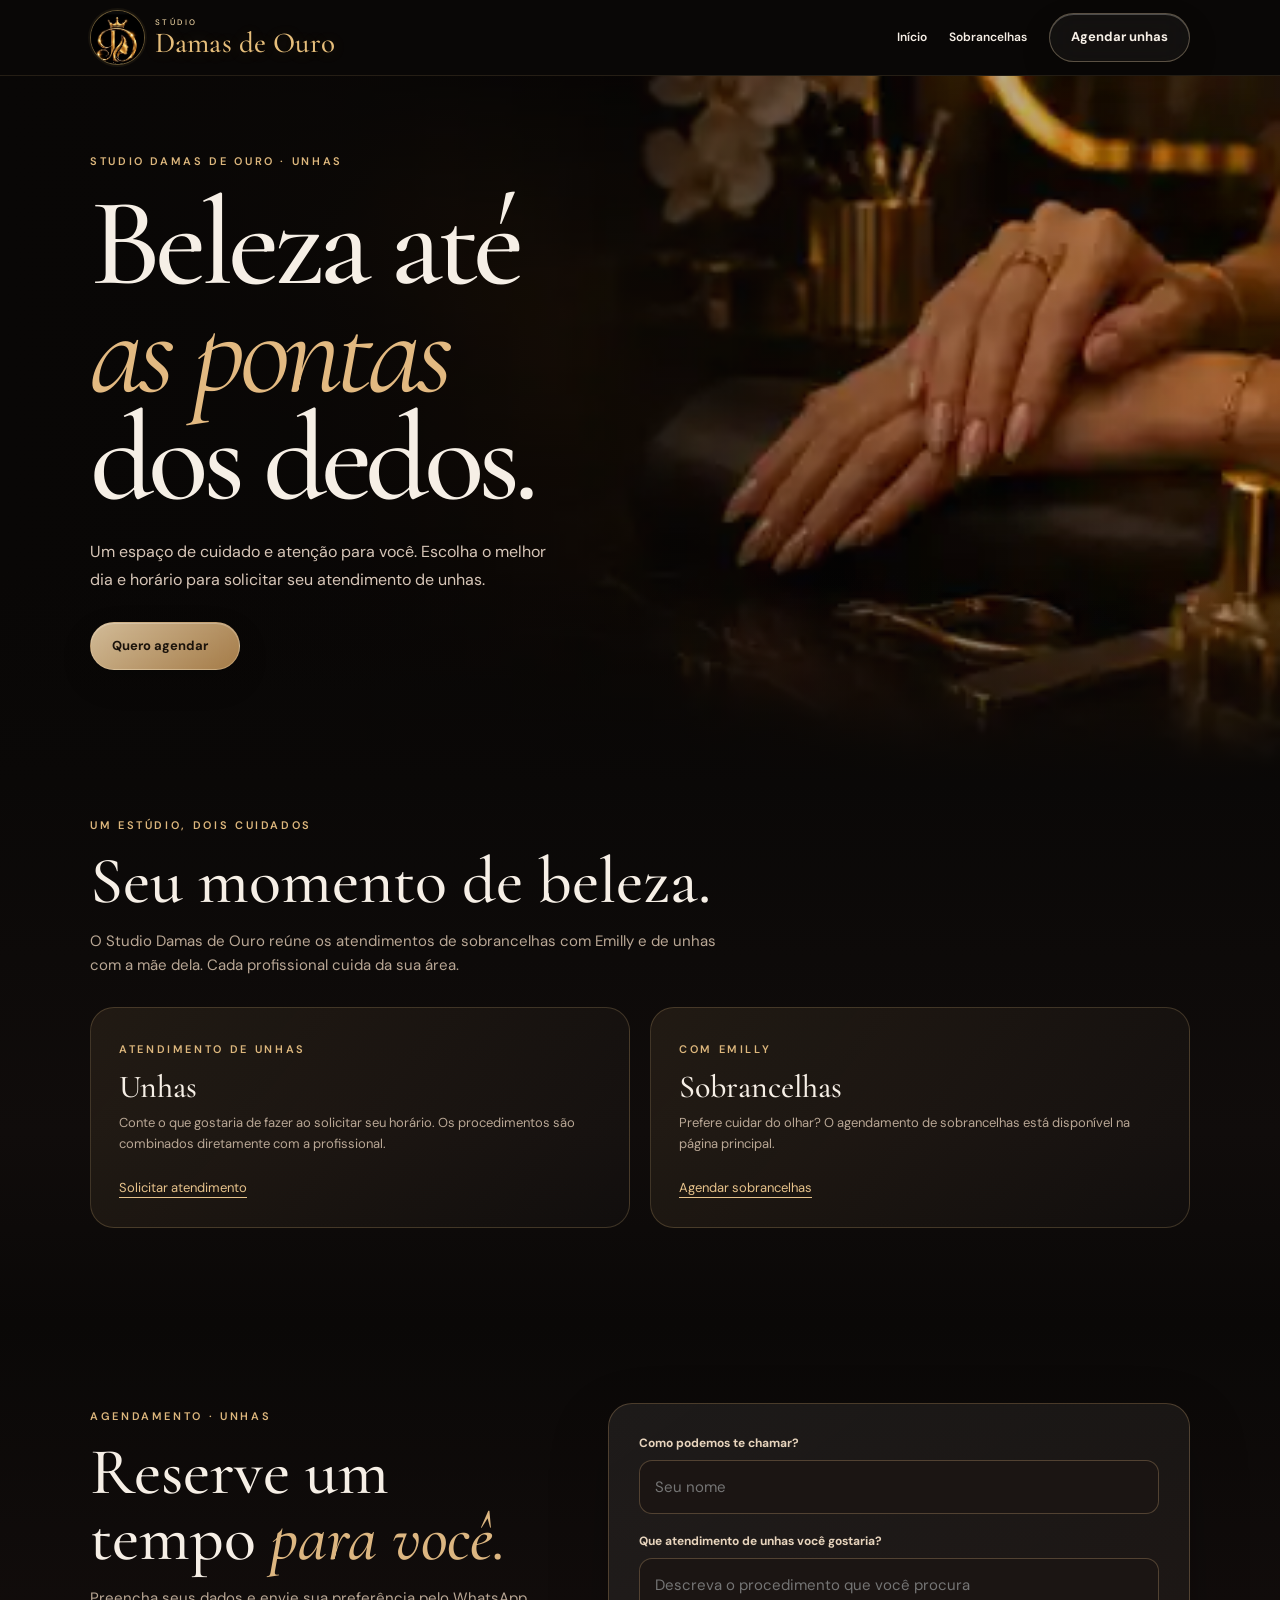
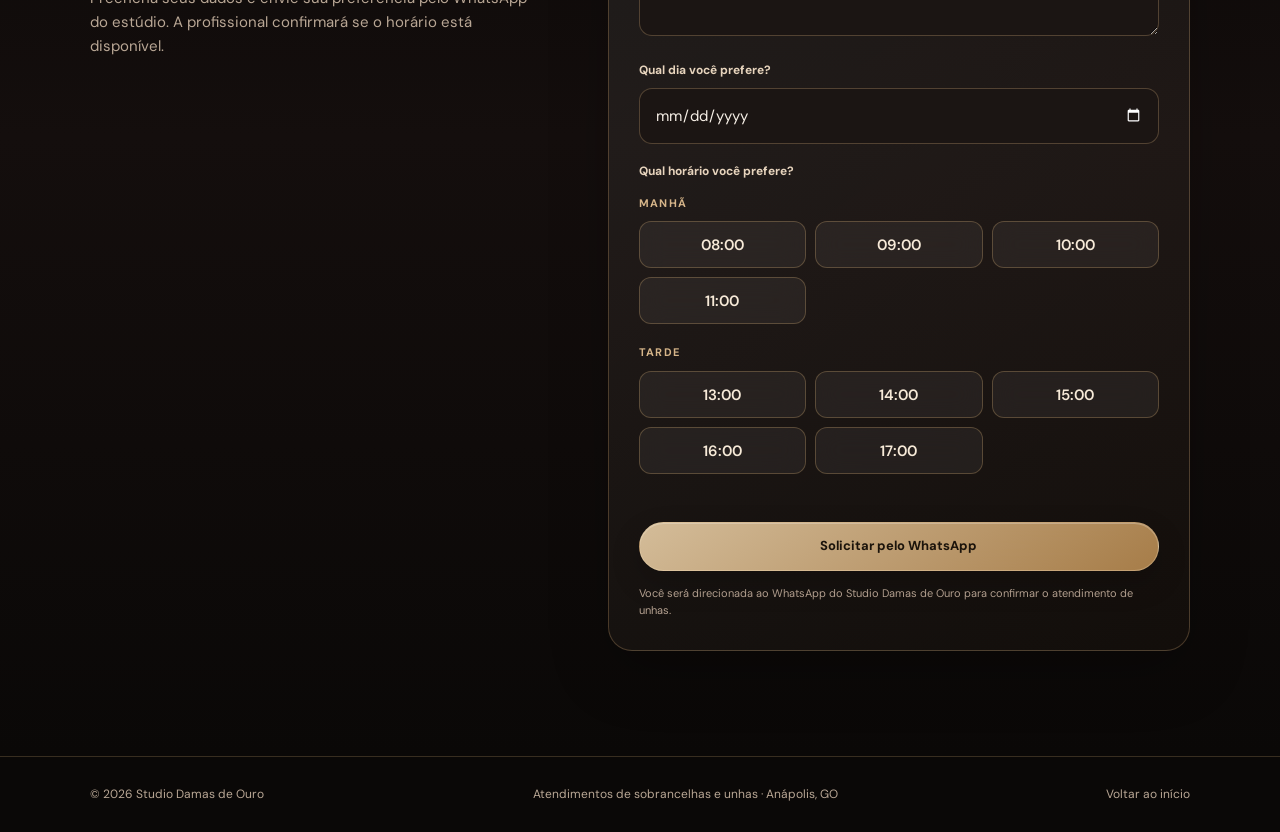
==== commit 9ed797b4: "fix: imagem de unhas cobrindo hero inteira sem recorte retangular nem blur" ====
--- a/unhas.html
+++ b/unhas.html
@@ -41,31 +41,42 @@
 .services{background:linear-gradient(#0a0807,#100c0b 65%,#0a0807)!important}
 @media(max-width:750px){.hero::before{background-image:linear-gradient(90deg,rgba(9,7,6,.92) 0%,rgba(9,7,6,.72) 48%,rgba(9,7,6,.2) 100%),url("[data-uri]")!important;background-position:58% center!important}.hero{min-height:550px!important}}
 </style><style id="nails-image-sizing-fix">
-/* Imagem em escala controlada: preserva proporções e evita ampliar até cobrir o hero inteiro. */
-.hero{min-height:clamp(510px,67vh,660px)!important;background:#090706!important}
+/* Fundo ocupa 100% da hero sem retângulos ou esticamento. A foto mantém sua proporção original. */
+.hero{
+  min-height:clamp(550px,76vh,790px)!important;
+  background:#090706!important;
+  overflow:hidden!important;
+}
 .hero::before{
-  background-size:100% 100%,min(77vw,1080px) auto!important;
-  background-position:center center,right center!important;
-  background-repeat:no-repeat!important;
+  inset:0!important;
+  width:100%!important;
+  height:100%!important;
+  background-size:100% 100%,cover!important;
+  background-position:center,center 48%!important;
+  background-repeat:no-repeat,no-repeat!important;
+  opacity:1!important;
   filter:none!important;
   transform:none!important;
+  box-shadow:none!important;
 }
 .hero::after{
-  height:clamp(110px,19vh,205px)!important;
-  background:linear-gradient(to bottom,rgba(10,8,7,0) 0%,rgba(10,8,7,.5) 57%,#0a0807 100%)!important;
+  inset:auto 0 -2px!important;
+  height:clamp(155px,24vh,265px)!important;
+  background:linear-gradient(180deg,rgba(10,8,7,0),rgba(10,8,7,.48) 56%,#0a0807 100%)!important;
 }
-.hero-content{padding:65px 0 100px!important}
-@media(min-width:1500px){.hero::before{background-size:100% 100%,1120px auto!important}}
+.hero .wrap{position:relative;z-index:2}
+.hero-content{padding:72px 0 112px!important}
 @media(max-width:750px){
- .hero{min-height:530px!important}
+ .hero{min-height:570px!important}
  .hero::before{
-  background-size:100% 100%,min(135vw,640px) auto!important;
-  background-position:center center,72% 28%!important;
-  opacity:.82!important;
+  background-size:100% 100%,cover!important;
+  background-position:center,63% center!important;
+  opacity:1!important;
  }
- .hero::after{height:135px!important}
- .hero-content{padding:58px 0 95px!important}
+ .hero::after{height:165px!important}
+ .hero-content{padding:65px 0 95px!important}
 }
+@media(min-width:1500px){.hero::before{background-size:100% 100%,cover!important}}
 </style></head><body>
 <header class="header"><div class="wrap"><a class="mark" href="/" aria-label="Voltar ao início do Studio Damas de Ouro"><span class="brand-emblem" aria-hidden="true"><img src="[data-uri]" alt="Logotipo Studio Damas de Ouro" /></span><span class="mark-name"><small>STÚDIO</small><strong>Damas de Ouro</strong></span></a><nav class="navigation" aria-label="Navegação"><a class="secondary" href="/">Início</a><a class="secondary" href="/#agendamento">Sobrancelhas</a><a class="btn alt" href="#agendamento">Agendar unhas</a></nav></div></header>
 <main>
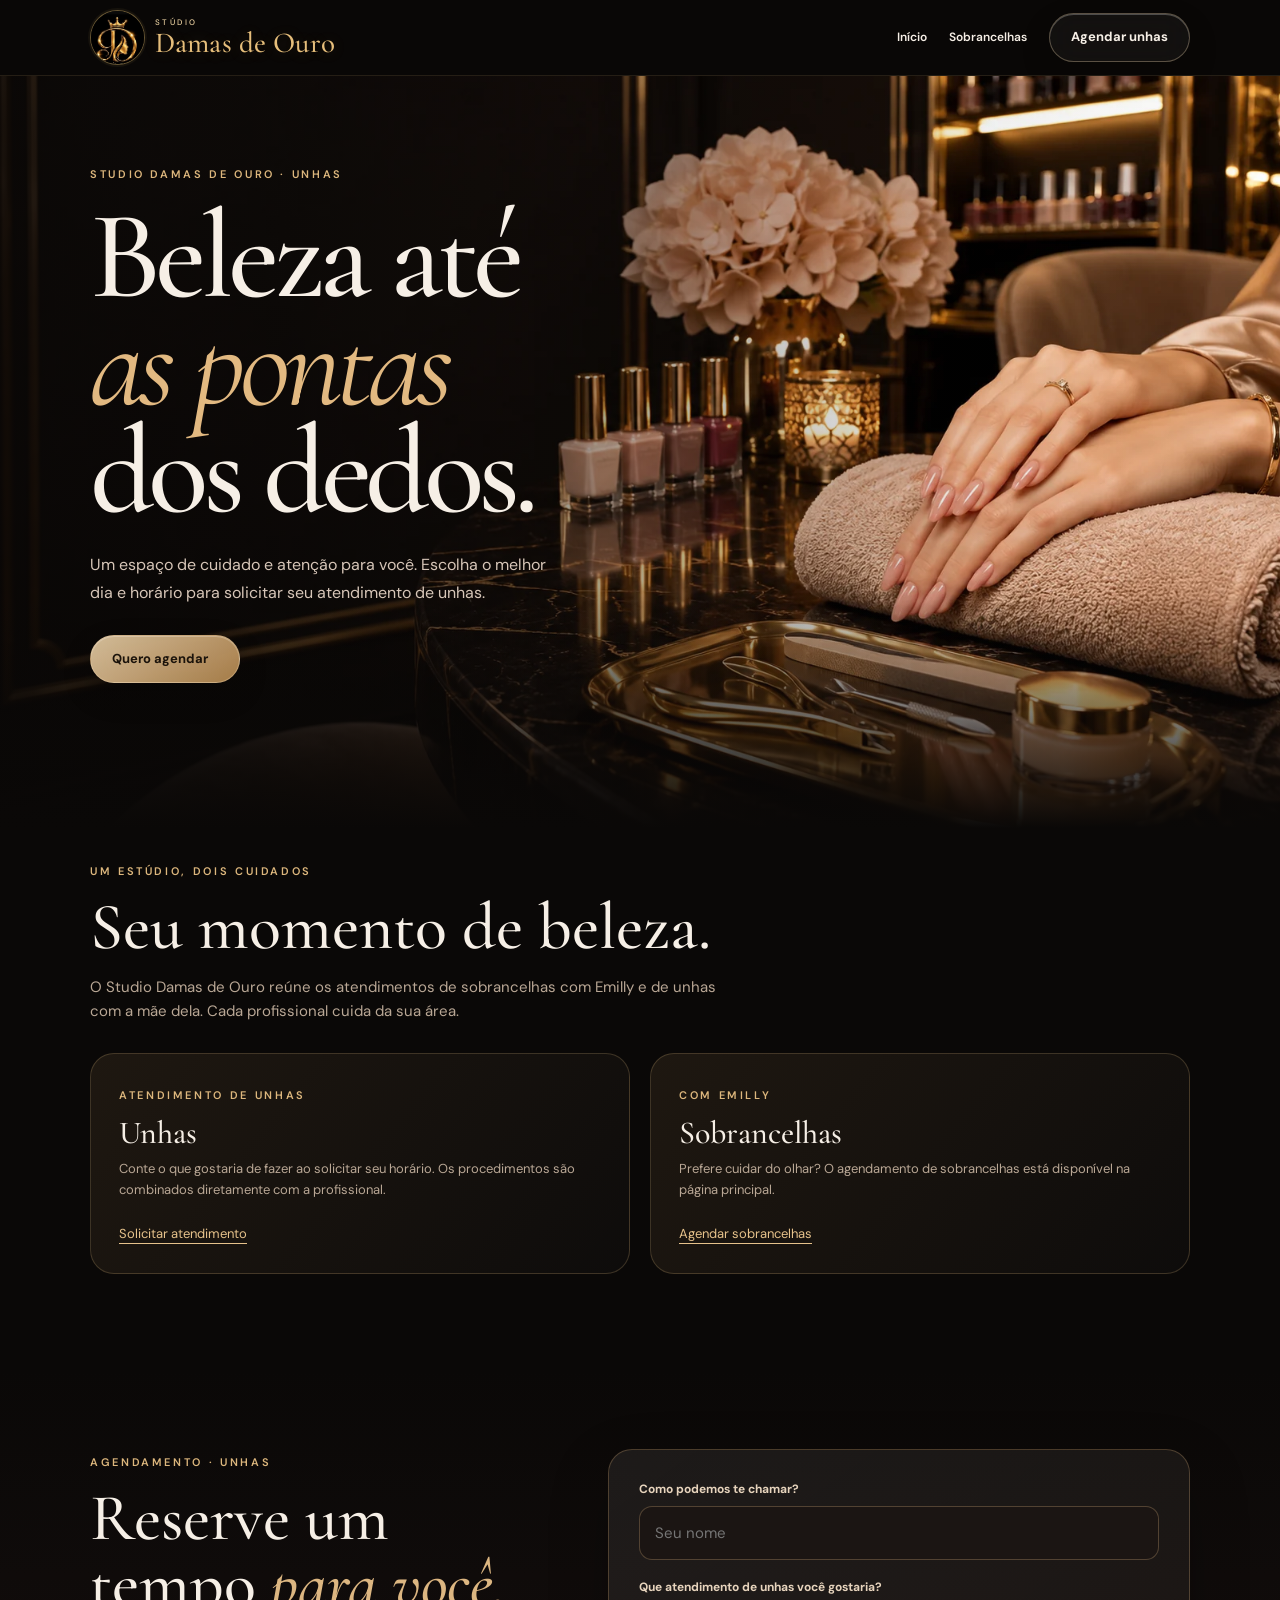
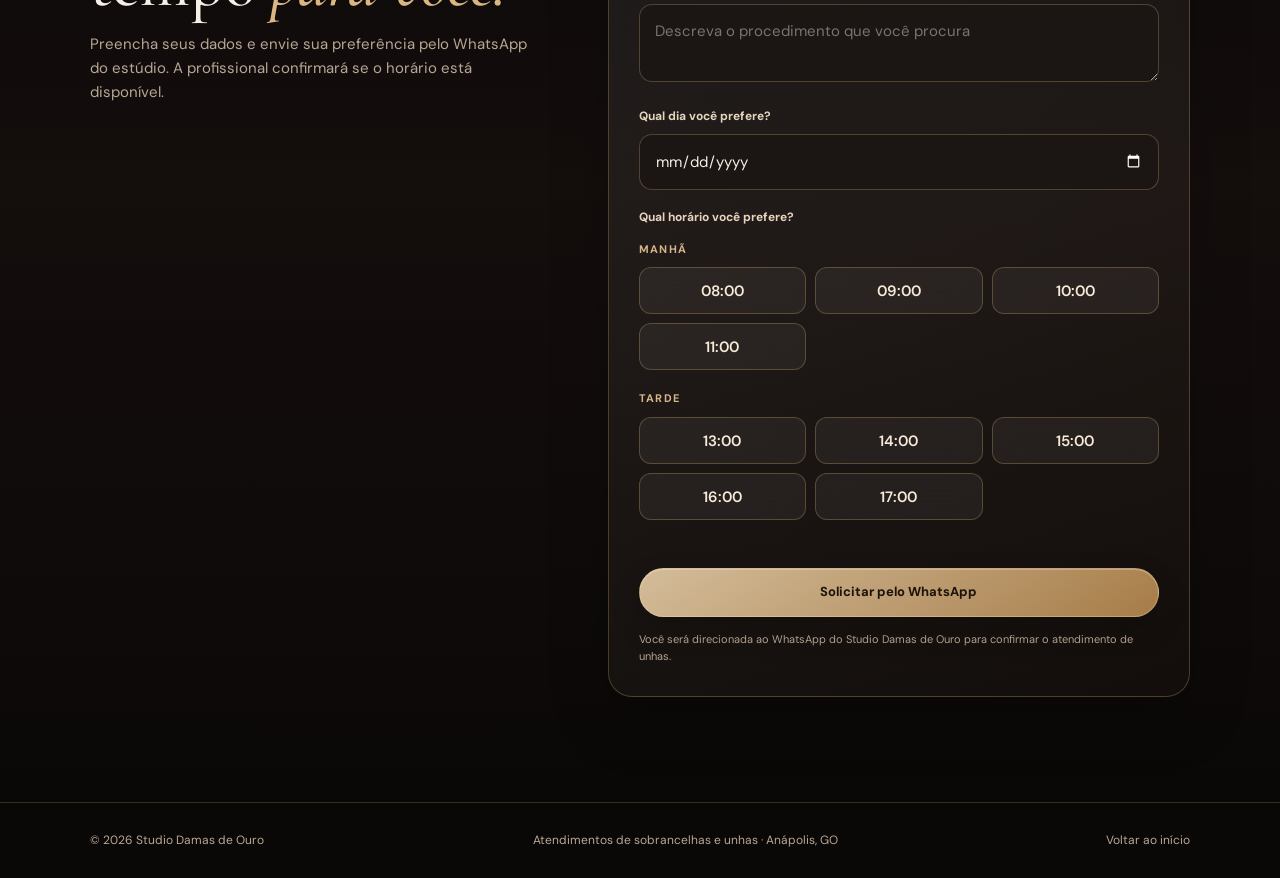
==== commit 4dc20933: "fix: nova foto HD de unhas aplicada de verdade como imagem hero com fade natural" ====
--- a/unhas.html
+++ b/unhas.html
@@ -33,54 +33,28 @@
 .header .mark-name strong{font:500 clamp(22px,2.4vw,29px)/1.02 'Cormorant Garamond',Georgia,serif;letter-spacing:.005em;color:#e6be7b;text-shadow:0 1px 15px rgba(221,173,91,.17)}
 @media(max-width:750px){.header .mark .brand-emblem{flex-basis:47px;width:47px;height:47px}.header .mark{gap:9px}}
 @media(max-width:390px){.header .mark .brand-emblem{flex-basis:42px;width:42px;height:42px}.header .mark{gap:7px}.header .mark-name strong{font-size:20px}}
-</style><style id="nails-generated-cover-v2">
-.hero{min-height:clamp(550px,73vh,780px)!important;position:relative!important;isolation:isolate!important;background:#090706!important;overflow:hidden!important}
-.hero::before{content:""!important;display:block!important;position:absolute!important;inset:0!important;width:auto!important;height:auto!important;right:0!important;top:0!important;transform:none!important;border:0!important;border-radius:0!important;box-shadow:none!important;opacity:1!important;z-index:-2!important;background-image:linear-gradient(90deg,#090706 0%,rgba(9,7,6,.92) 26%,rgba(9,7,6,.39) 65%,rgba(9,7,6,.10) 100%),url("[data-uri]")!important;background-size:cover!important;background-repeat:no-repeat!important;background-position:center center!important}
-.hero::after{content:""!important;position:absolute!important;inset:auto 0 -2px 0!important;height:clamp(175px,30vh,340px)!important;background:linear-gradient(to bottom,rgba(10,8,7,0),rgba(10,8,7,.58) 47%,#0a0807 100%)!important;z-index:0!important;pointer-events:none!important}
-.hero-content{position:relative!important;z-index:1!important}
-.services{background:linear-gradient(#0a0807,#100c0b 65%,#0a0807)!important}
-@media(max-width:750px){.hero::before{background-image:linear-gradient(90deg,rgba(9,7,6,.92) 0%,rgba(9,7,6,.72) 48%,rgba(9,7,6,.2) 100%),url("[data-uri]")!important;background-position:58% center!important}.hero{min-height:550px!important}}
-</style><style id="nails-image-sizing-fix">
-/* Fundo ocupa 100% da hero sem retângulos ou esticamento. A foto mantém sua proporção original. */
-.hero{
-  min-height:clamp(550px,76vh,790px)!important;
-  background:#090706!important;
-  overflow:hidden!important;
+</style><style id="nails-crisp-cover-v3">
+/* Nova foto em alta resolução, renderizada sem filtros nem redimensionamentos artificiais. */
+.hero{position:relative!important;isolation:isolate!important;min-height:clamp(570px,79vh,810px)!important;background:#090706!important;overflow:hidden!important}
+.hero::before,.hero::after{content:none!important;display:none!important}
+.hero-media{position:absolute;inset:0;z-index:0;overflow:hidden;pointer-events:none}
+.hero-media .hero-photo{display:block;position:absolute;inset:0;width:100%;height:100%;object-fit:cover;object-position:center center;filter:none!important;backdrop-filter:none!important;transform:none!important;opacity:1}
+.hero-side-shade{position:absolute;inset:0;background:linear-gradient(90deg,rgba(9,7,6,.88) 0%,rgba(9,7,6,.78) 20%,rgba(9,7,6,.38) 45%,rgba(9,7,6,.06) 76%,rgba(9,7,6,0) 100%);pointer-events:none}
+.hero-bottom-fade{position:absolute;left:0;right:0;bottom:0;height:clamp(145px,26vh,260px);background:linear-gradient(0deg,#0a0807 0%,rgba(10,8,7,.64) 35%,rgba(10,8,7,0) 100%);pointer-events:none}
+.hero>.wrap{position:relative;z-index:2}
+.hero .hero-content{padding:85px 0 145px!important}
+@media(max-width:750px){
+.hero{min-height:610px!important}
+.hero-media .hero-photo{object-position:64% center}
+.hero-side-shade{background:linear-gradient(90deg,rgba(9,7,6,.82),rgba(9,7,6,.54) 53%,rgba(9,7,6,.18) 100%)}
+.hero-bottom-fade{height:185px}
+.hero .hero-content{padding:75px 0 125px!important}
 }
-.hero::before{
-  inset:0!important;
-  width:100%!important;
-  height:100%!important;
-  background-size:100% 100%,cover!important;
-  background-position:center,center 48%!important;
-  background-repeat:no-repeat,no-repeat!important;
-  opacity:1!important;
-  filter:none!important;
-  transform:none!important;
-  box-shadow:none!important;
-}
-.hero::after{
-  inset:auto 0 -2px!important;
-  height:clamp(155px,24vh,265px)!important;
-  background:linear-gradient(180deg,rgba(10,8,7,0),rgba(10,8,7,.48) 56%,#0a0807 100%)!important;
-}
-.hero .wrap{position:relative;z-index:2}
-.hero-content{padding:72px 0 112px!important}
-@media(max-width:750px){
- .hero{min-height:570px!important}
- .hero::before{
-  background-size:100% 100%,cover!important;
-  background-position:center,63% center!important;
-  opacity:1!important;
- }
- .hero::after{height:165px!important}
- .hero-content{padding:65px 0 95px!important}
-}
-@media(min-width:1500px){.hero::before{background-size:100% 100%,cover!important}}
+@media(prefers-reduced-motion:reduce){.hero-media .hero-photo{transition:none!important}}
 </style></head><body>
 <header class="header"><div class="wrap"><a class="mark" href="/" aria-label="Voltar ao início do Studio Damas de Ouro"><span class="brand-emblem" aria-hidden="true"><img src="[data-uri]" alt="Logotipo Studio Damas de Ouro" /></span><span class="mark-name"><small>STÚDIO</small><strong>Damas de Ouro</strong></span></a><nav class="navigation" aria-label="Navegação"><a class="secondary" href="/">Início</a><a class="secondary" href="/#agendamento">Sobrancelhas</a><a class="btn alt" href="#agendamento">Agendar unhas</a></nav></div></header>
 <main>
-<section class="hero"><div class="wrap"><div class="hero-content"><span class="eyebrow">Studio Damas de Ouro · Unhas</span><h1>Beleza até<br><em>as pontas</em><br>dos dedos.</h1><p>Um espaço de cuidado e atenção para você. Escolha o melhor dia e horário para solicitar seu atendimento de unhas.</p><a class="btn" href="#agendamento">Quero agendar <span aria-hidden="true"></span></a></div></div></section>
+<section class="hero"><div class="hero-media" aria-hidden="true"><img class="hero-photo" src="[data-uri]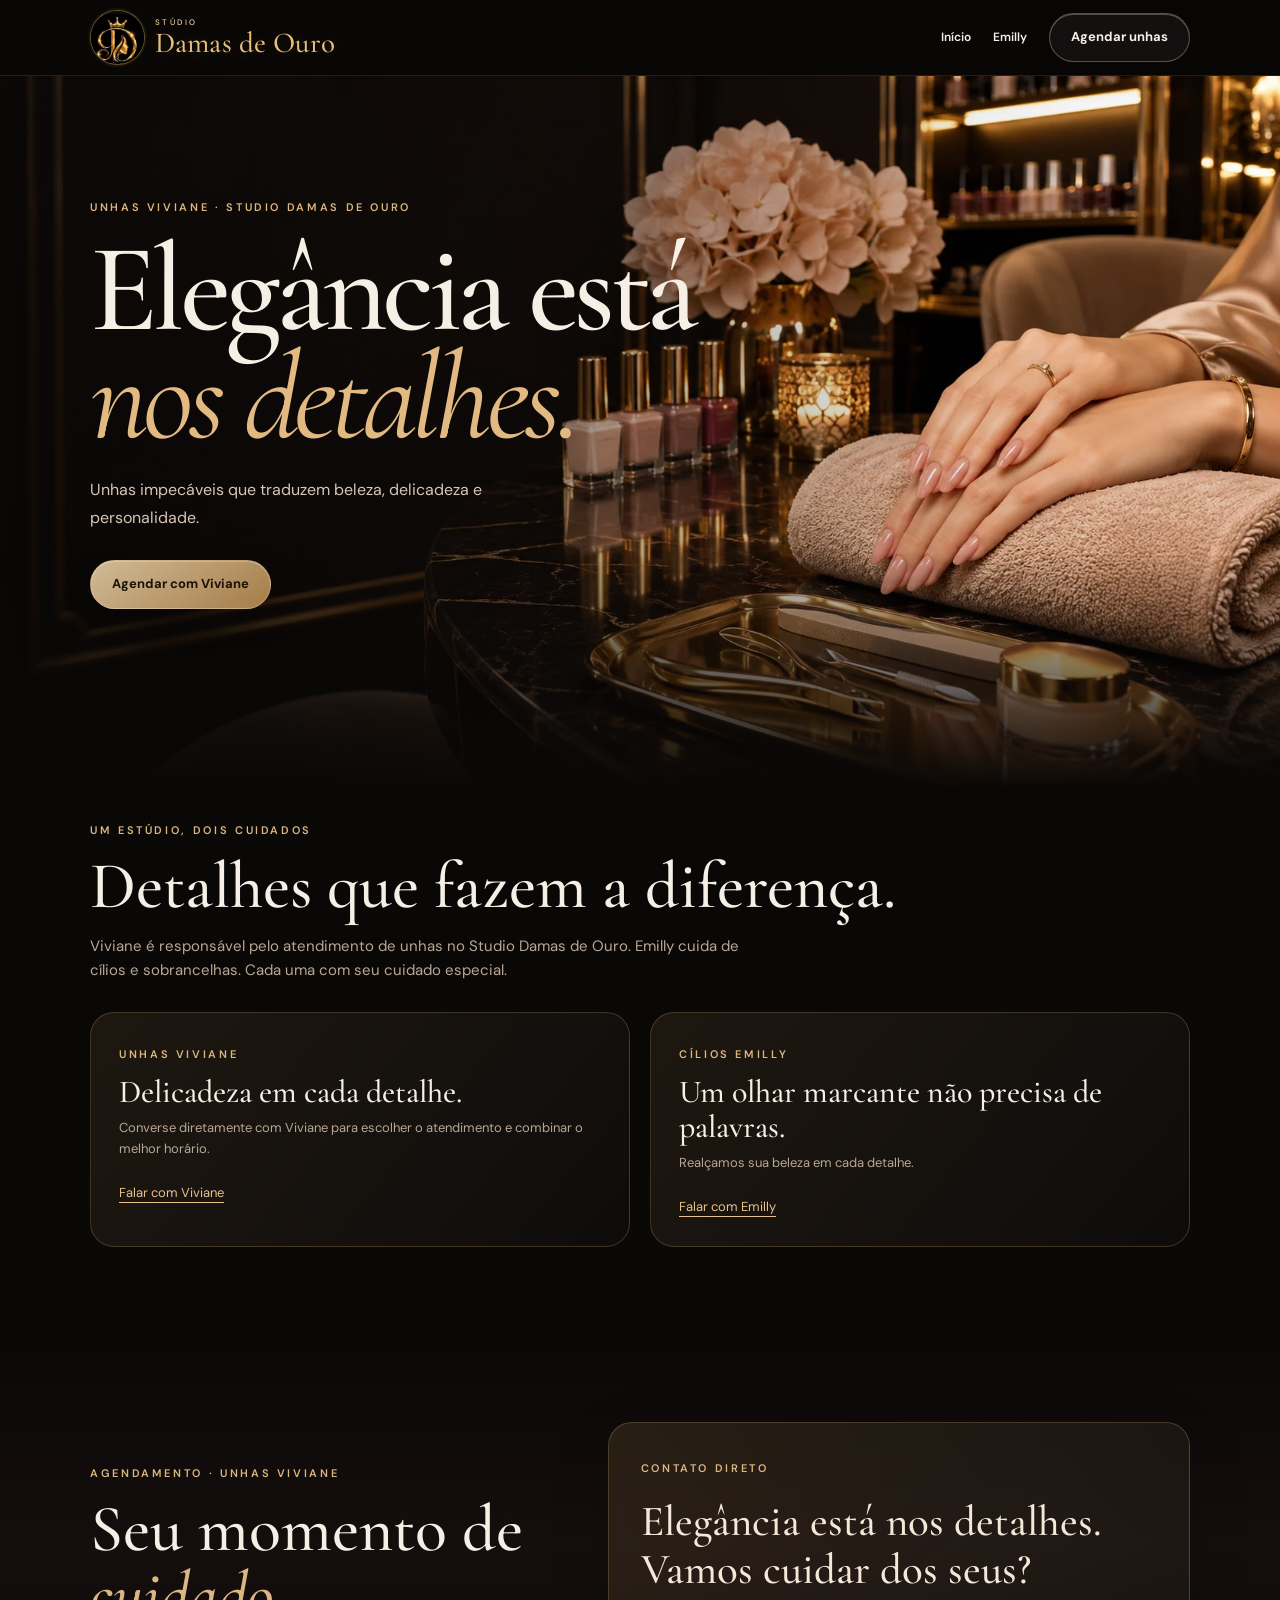
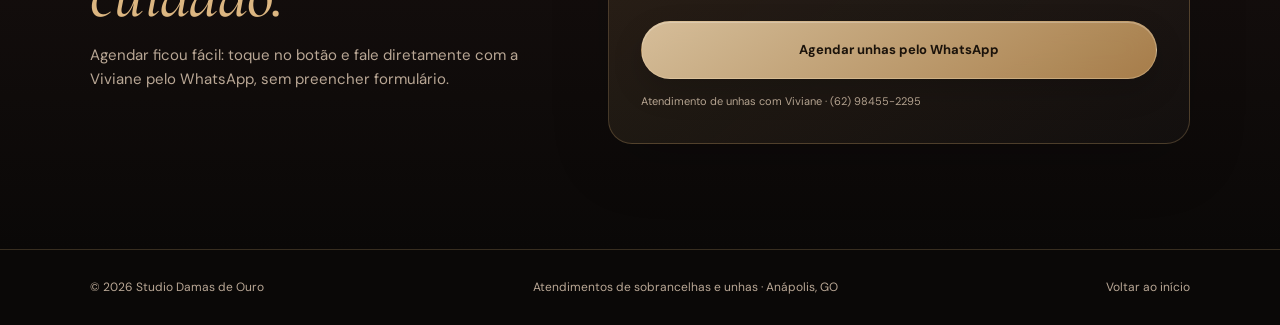
==== commit 8c5e4825: "feat: Unhas Viviane com agendamento direto WhatsApp e nova copy" ====
--- a/unhas.html
+++ b/unhas.html
@@ -51,16 +51,31 @@
 .hero .hero-content{padding:75px 0 125px!important}
 }
 @media(prefers-reduced-motion:reduce){.hero-media .hero-photo{transition:none!important}}
+</style><style id="nails-whatsapp-direct-2026">
+.nails-direct-booking{align-items:center}
+.nails-contact{padding:32px;border:1px solid rgba(226,183,123,.24);background:linear-gradient(140deg,rgba(225,178,105,.12),rgba(255,255,255,.025));border-radius:24px;box-shadow:0 20px 60px rgba(0,0,0,.16)}
+.nails-contact p{font:500 clamp(28px,3.4vw,43px)/1.12 'Cormorant Garamond',Georgia,serif;color:#f4e8d8;margin:18px 0 28px}
+.nails-contact .btn{width:100%;min-height:58px;text-align:center}
+.nails-contact small{display:block;color:#bba995;font-size:11px;margin:14px 0 0}
+@media(max-width:750px){.nails-contact{padding:24px}.nails-direct-booking{gap:26px}}
 </style></head><body>
-<header class="header"><div class="wrap"><a class="mark" href="/" aria-label="Voltar ao início do Studio Damas de Ouro"><span class="brand-emblem" aria-hidden="true"><img src="[data-uri]" alt="Logotipo Studio Damas de Ouro" /></span><span class="mark-name"><small>STÚDIO</small><strong>Damas de Ouro</strong></span></a><nav class="navigation" aria-label="Navegação"><a class="secondary" href="/">Início</a><a class="secondary" href="/#agendamento">Sobrancelhas</a><a class="btn alt" href="#agendamento">Agendar unhas</a></nav></div></header>
+<header class="header"><div class="wrap"><a class="mark" href="/" aria-label="Voltar ao início do Studio Damas de Ouro"><span class="brand-emblem" aria-hidden="true"><img src="[data-uri]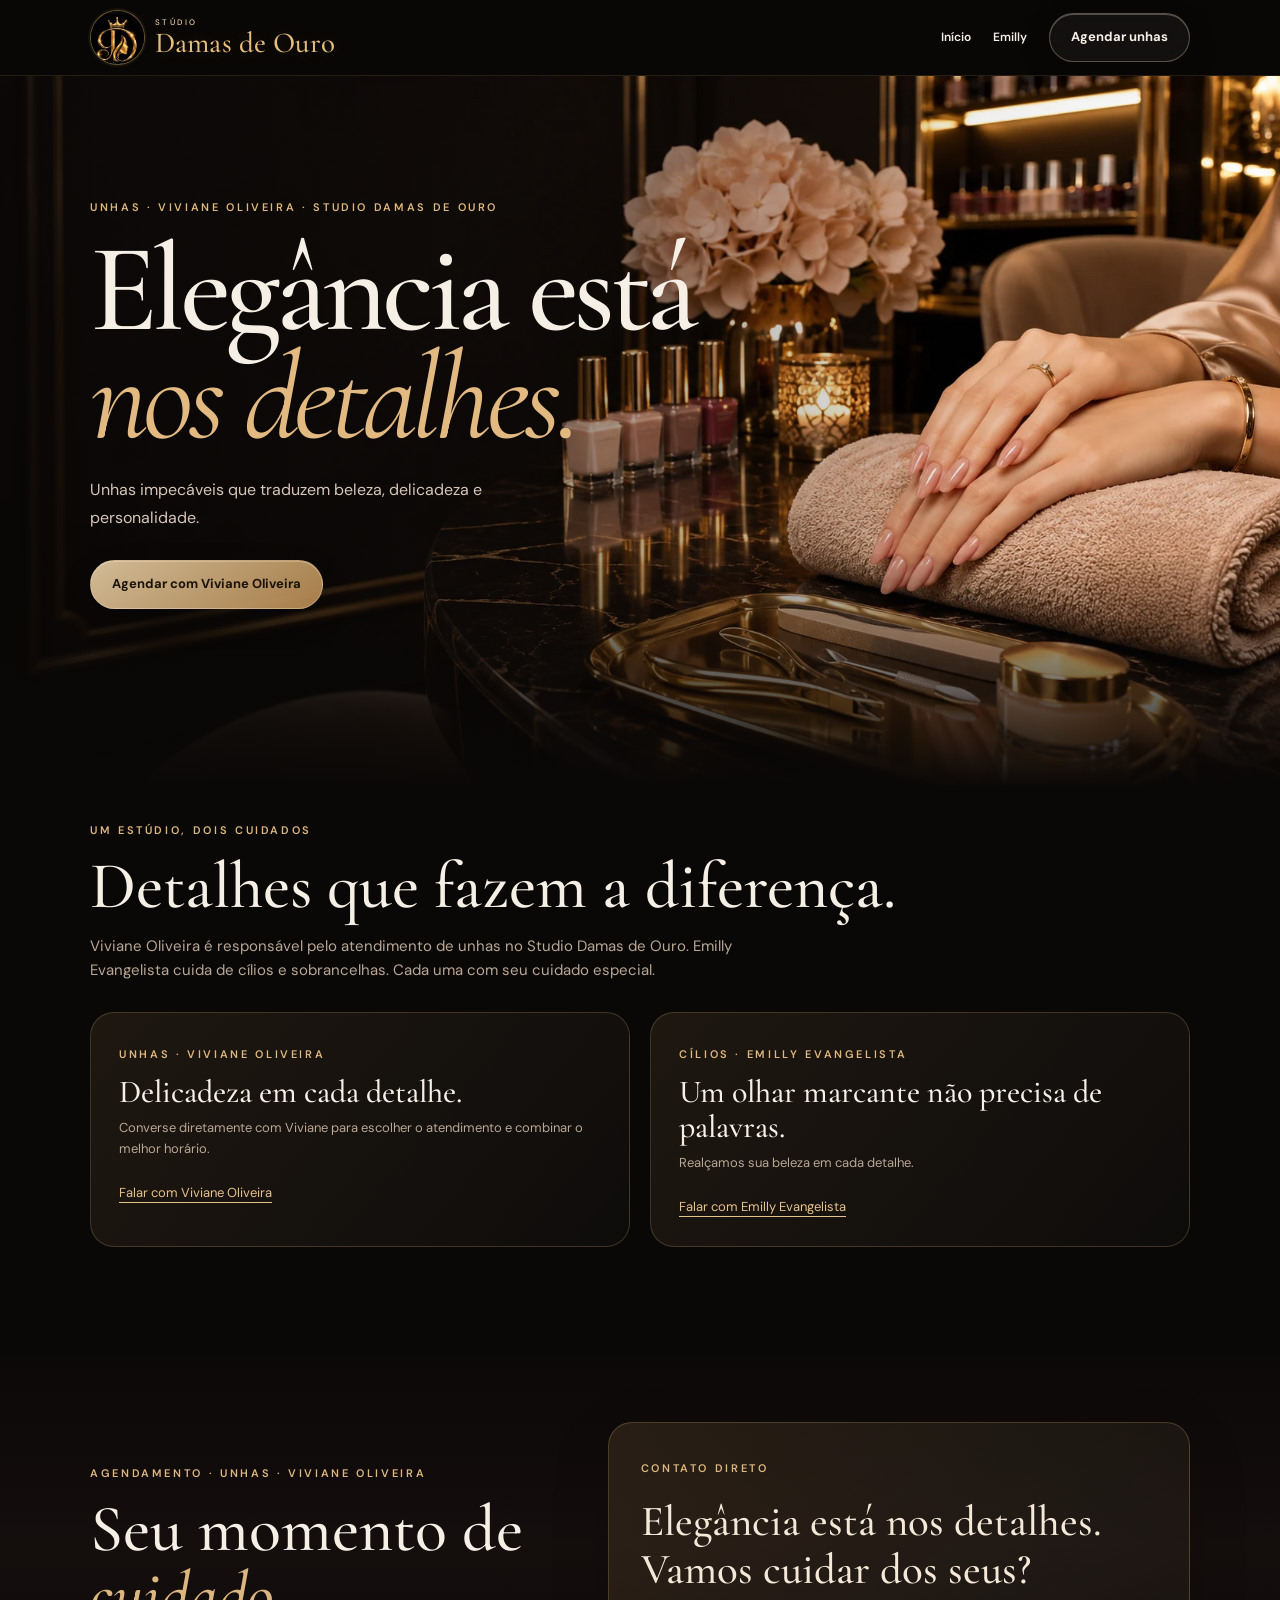
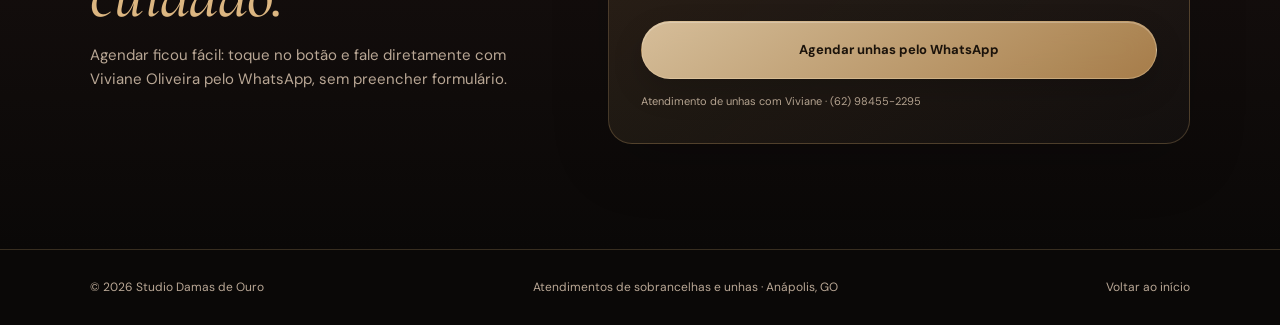
==== commit 4a4b5d88: "content: identificar profissionais como Emilly Evangelista e Viviane Oliveira" ====
--- a/unhas.html
+++ b/unhas.html
@@ -61,19 +61,19 @@
 </style></head><body>
 <header class="header"><div class="wrap"><a class="mark" href="/" aria-label="Voltar ao início do Studio Damas de Ouro"><span class="brand-emblem" aria-hidden="true"><img src="[data-uri]" alt="Logotipo Studio Damas de Ouro" /></span><span class="mark-name"><small>STÚDIO</small><strong>Damas de Ouro</strong></span></a><nav class="navigation" aria-label="Navegação"><a class="secondary" href="/">Início</a><a class="secondary" href="https://wa.me/5562986490797?text=Ol%C3%A1%2C%20Emilly!%20Vim%20pelo%20site%20Studio%20Damas%20de%20Ouro%20e%20gostaria%20de%20agendar%20c%C3%ADlios%20ou%20sobrancelhas.%20Pode%20me%20informar%20os%20hor%C3%A1rios%3F" target="_blank" rel="noopener noreferrer">Emilly</a><a class="btn alt" href="https://wa.me/5562984552295?text=Ol%C3%A1%2C%20Viviane!%20Vim%20pelo%20site%20Studio%20Damas%20de%20Ouro%20e%20gostaria%20de%20agendar%20um%20atendimento%20de%20unhas.%20Pode%20me%20informar%20os%20hor%C3%A1rios%3F" target="_blank" rel="noopener noreferrer">Agendar unhas</a></nav></div></header>
 <main>
-<section class="hero"><div class="hero-media" aria-hidden="true"><img class="hero-photo" src="[data-uri]